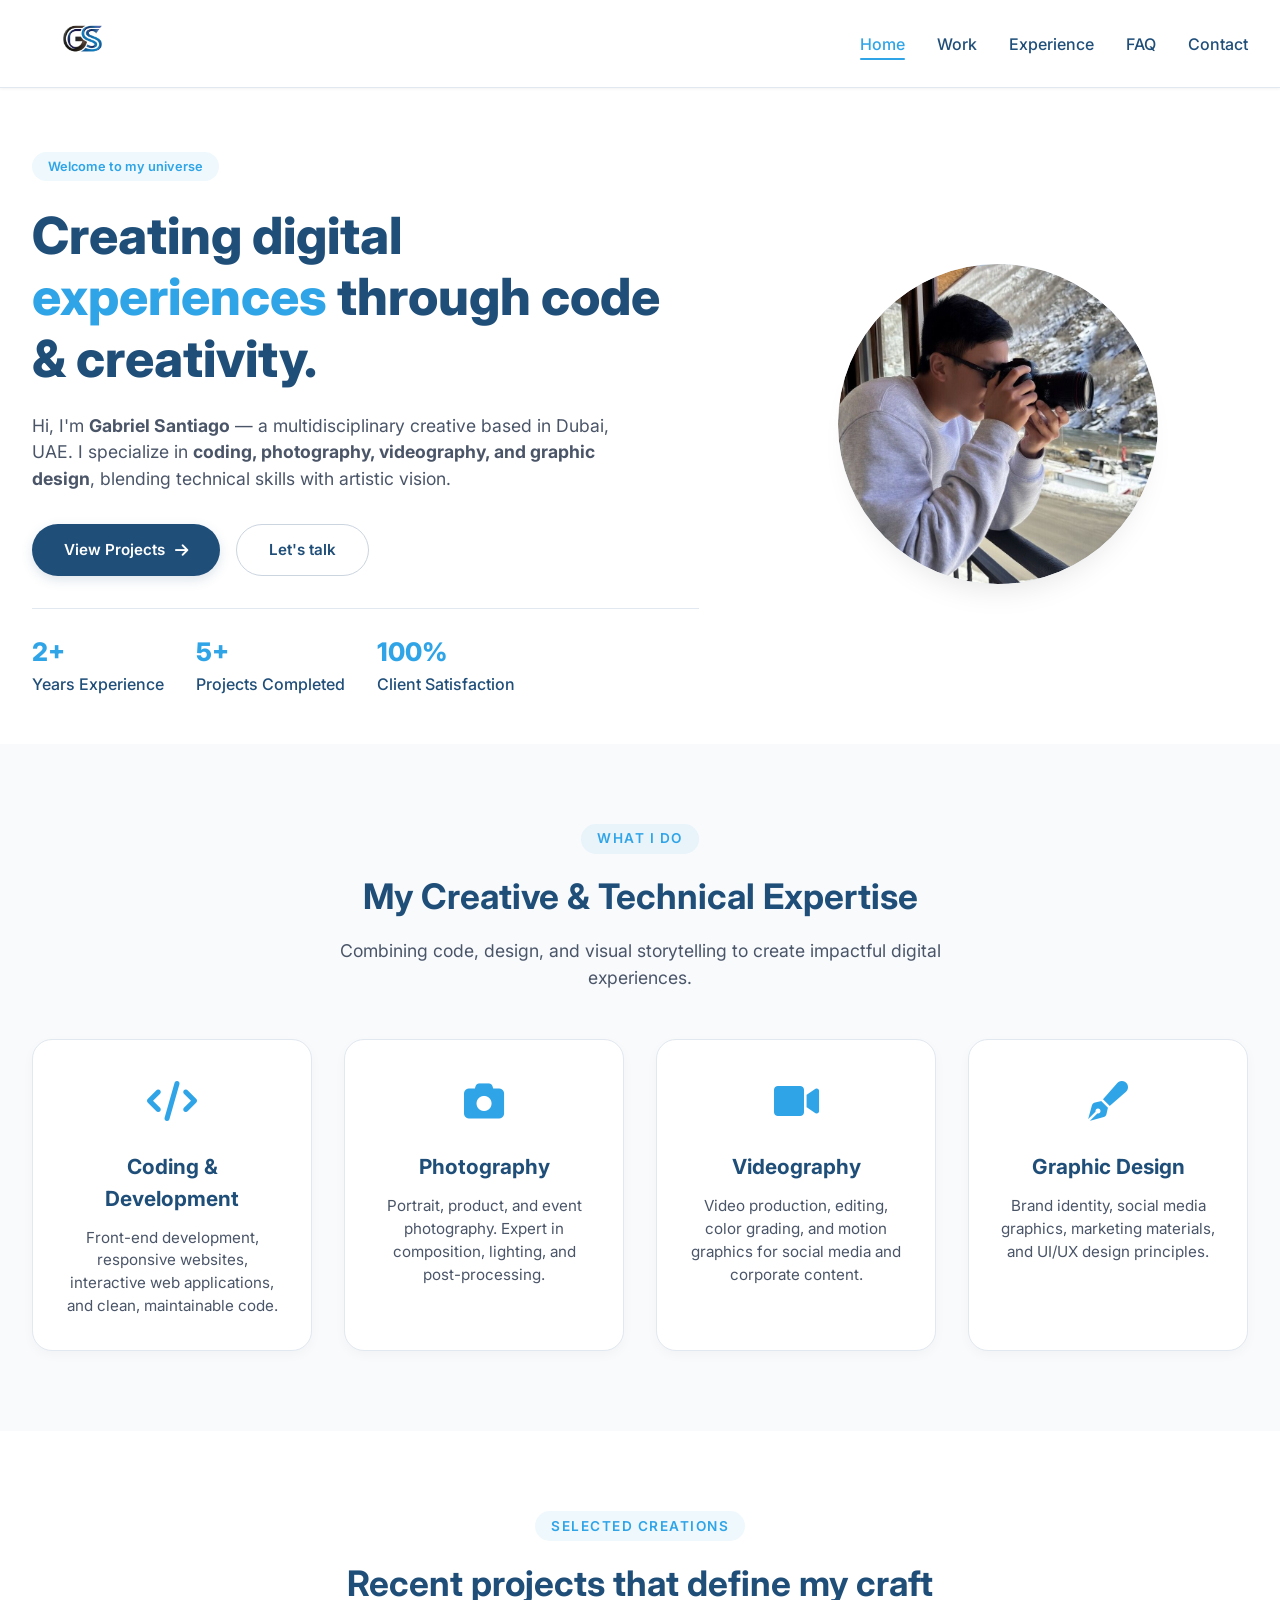
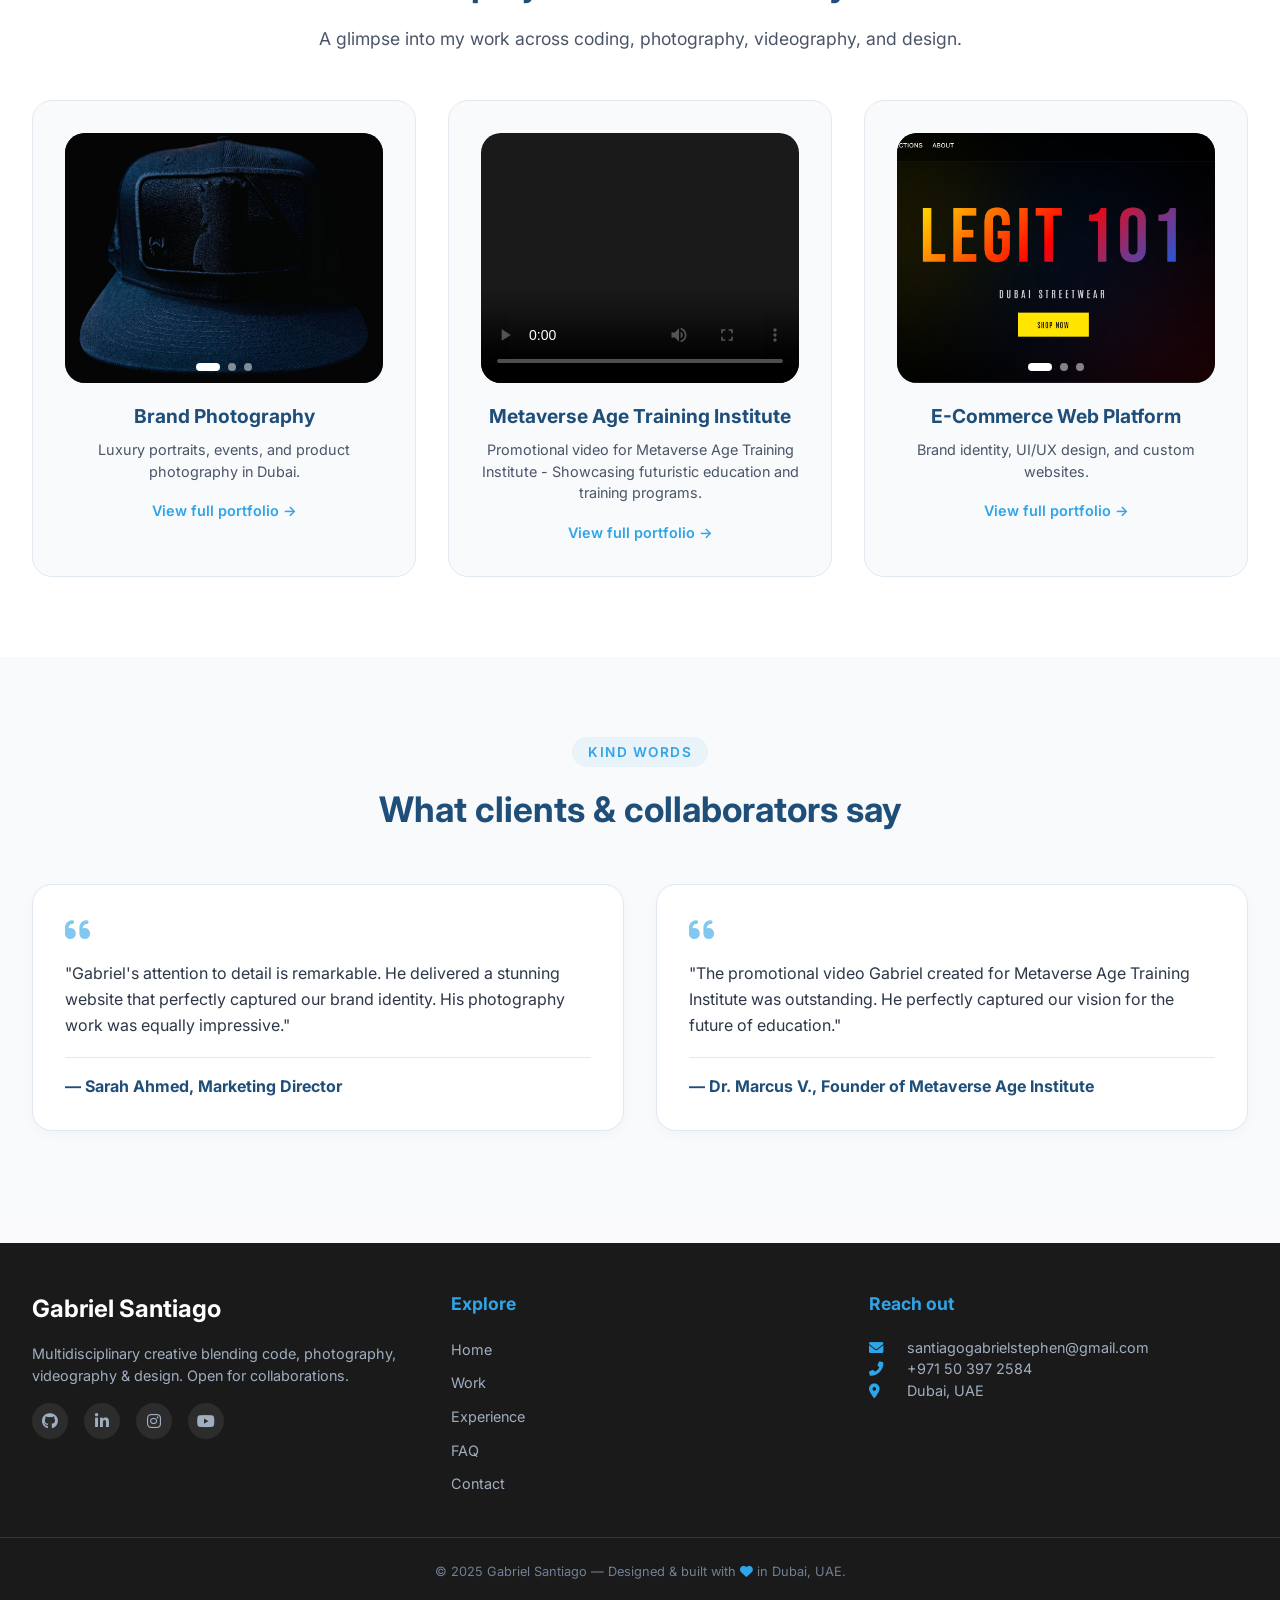
==== index.html @ 0e7e3d59 "Update index.html" ====
<!DOCTYPE html>
<html lang="en">
<head>
    <meta charset="UTF-8">
    <meta name="viewport" content="width=device-width, initial-scale=1.0, user-scalable=yes">
    <title>Gabriel Santiago | Creative Portfolio - Home</title>
    <link rel="stylesheet" href="style.css">
    <link href="https://fonts.googleapis.com/css2?family=Inter:opsz,wght@14..32,300;400;600;700;800&display=swap" rel="stylesheet">
    <link rel="stylesheet" href="https://cdnjs.cloudflare.com/ajax/libs/font-awesome/6.0.0-beta3/css/all.min.css">
</head>
<body>

    <header class="site-header">
        <div class="container nav-container">
            <div class="logo">
                <a href="index.html">
                    <img src="images/logo for portfolio.png" alt="Gabriel Santiago Logo" style="height: 55px; width: auto; display: block;">
                </a>
            </div>
            <nav class="main-nav">
                <ul class="nav-links">
                    <li><a href="index.html">Home</a></li>
                    <li><a href="work.html">Work</a></li>
                    <li><a href="experience.html">Experience</a></li>
                    <li><a href="faq.html">FAQ</a></li>
                    <li><a href="contact.html">Contact</a></li>
                </ul>
            </nav>
            <div class="menu-toggle" id="mobile-menu">
                <i class="fas fa-bars"></i>
            </div>
        </div>
    </header>

    <main>
        <section class="hero">
            <div class="container hero-grid">
                <div class="hero-content">
                    <span class="hero-badge">Welcome to my universe</span>
                    <h1>Creating digital <span class="accent">experiences</span> through code & creativity.</h1>
                    <p>Hi, I'm <strong>Gabriel Santiago</strong> — a multidisciplinary creative based in Dubai, UAE. I specialize in <strong>coding, photography, videography, and graphic design</strong>, blending technical skills with artistic vision.</p>
                    <div class="hero-buttons">
                        <a href="work.html" class="btn btn-primary">View Projects <i class="fas fa-arrow-right"></i></a>
                        <a href="contact.html" class="btn btn-outline">Let's talk</a>
                    </div>
                    <div class="hero-stats">
                        <div><span>2+</span> Years Experience</div>
                        <div><span>5+</span> Projects Completed</div>
                        <div><span>100%</span> Client Satisfaction</div>
                    </div>
                </div>
                <div class="hero-image">
                    <div class="image-wrapper">
                        <img src="images/myphoto.jpg" alt="Gabriel Santiago">
                    </div>
                </div>
            </div>
        </section>

        <section class="skills">
            <div class="container">
                <div class="section-header">
                    <span class="section-tag">What I Do</span>
                    <h2>My Creative & Technical Expertise</h2>
                    <p>Combining code, design, and visual storytelling to create impactful digital experiences.</p>
                </div>
                <div class="skills-grid">
                    <div class="skill-card">
                        <div class="skill-icon"><i class="fas fa-code"></i></div>
                        <h3>Coding & Development</h3>
                        <p>Front-end development, responsive websites, interactive web applications, and clean, maintainable code.</p>
                    </div>
                    <div class="skill-card">
                        <div class="skill-icon"><i class="fas fa-camera"></i></div>
                        <h3>Photography</h3>
                        <p>Portrait, product, and event photography. Expert in composition, lighting, and post-processing.</p>
                    </div>
                    <div class="skill-card">
                        <div class="skill-icon"><i class="fas fa-video"></i></div>
                        <h3>Videography</h3>
                        <p>Video production, editing, color grading, and motion graphics for social media and corporate content.</p>
                    </div>
                    <div class="skill-card">
                        <div class="skill-icon"><i class="fas fa-pen-fancy"></i></div>
                        <h3>Graphic Design</h3>
                        <p>Brand identity, social media graphics, marketing materials, and UI/UX design principles.</p>
                    </div>
                </div>
            </div>
        </section>

        <section class="featured-work">
            <div class="container">
                <div class="section-header">
                    <span class="section-tag">Selected Creations</span>
                    <h2>Recent projects that define my craft</h2>
                    <p>A glimpse into my work across coding, photography, videography, and design.</p>
                </div>
                <div class="work-preview-grid">
                    <div class="preview-item">
                        <div class="image-slider">
                            <div class="slider-container">
                                <div class="slider-track">
                                    <div class="slide">
                                        <img src="images/photo1.jpg" alt="Photography Project 1">
                                    </div>
                                    <div class="slide">
                                        <img src="images/photo2.jpg" alt="Photography Project 2">
                                    </div>
                                    <div class="slide">
                                        <img src="images/photo3.jpg" alt="Photography Project 3">
                                    </div>
                                </div>
                            </div>
                            <button class="slider-btn prev-btn">‹</button>
                            <button class="slider-btn next-btn">›</button>
                            <div class="slider-dots"></div>
                        </div>
                        <h3>Brand Photography</h3>
                        <p>Luxury portraits, events, and product photography in Dubai.</p>
                        <a href="work.html" class="preview-link">View full portfolio →</a>
                    </div>
                    
                    <div class="preview-item">
                        <div class="video-container">
                            <video class="preview-video" poster="images/video-thumbnail.jpg" controls preload="metadata" playsinline>
                                <source src="images/welcome to metaverse (1).mp4" type="video/mp4">
                                Your browser does not support the video tag.
                            </video>
                        </div>
                        <h3>Metaverse Age Training Institute</h3>
                        <p>Promotional video for Metaverse Age Training Institute - Showcasing futuristic education and training programs.</p>
                        <a href="work.html" class="preview-link">View full portfolio →</a>
                    </div>
                    
                    <div class="preview-item">
                        <div class="image-slider">
                            <div class="slider-container">
                                <div class="slider-track">
                                    <div class="slide">
                                        <img src="images/platform1.png" alt="Logo Design">
                                    </div>
                                    <div class="slide">
                                        <img src="images/platform2.png" alt="Brand Identity">
                                    </div>
                                    <div class="slide">
                                        <img src="images/platform3.png" alt="Website Mockup">
                                    </div>
                                </div>
                            </div>
                            <button class="slider-btn prev-btn">‹</button>
                            <button class="slider-btn next-btn">›</button>
                            <div class="slider-dots"></div>
                        </div>
                        <h3>E-Commerce Web Platform</h3>
                        <p>Brand identity, UI/UX design, and custom websites.</p>
                        <a href="work.html" class="preview-link">View full portfolio →</a>
                    </div>
                </div>
            </div>
        </section>

        <section class="testimonials">
            <div class="container">
                <div class="section-header">
                    <span class="section-tag">Kind Words</span>
                    <h2>What clients & collaborators say</h2>
                </div>
                <div class="testimonial-grid">
                    <div class="testimonial-card">
                        <i class="fas fa-quote-left quote-icon"></i>
                        <p>"Gabriel's attention to detail is remarkable. He delivered a stunning website that perfectly captured our brand identity. His photography work was equally impressive."</p>
                        <div class="testimonial-author">— Sarah Ahmed, Marketing Director</div>
                    </div>
                    <div class="testimonial-card">
                        <i class="fas fa-quote-left quote-icon"></i>
                        <p>"The promotional video Gabriel created for Metaverse Age Training Institute was outstanding. He perfectly captured our vision for the future of education."</p>
                        <div class="testimonial-author">— Dr. Marcus V., Founder of Metaverse Age Institute</div>
                    </div>
                </div>
            </div>
        </section>
    </main>

    <footer class="site-footer">
        <div class="container footer-container">
            <div class="footer-about">
                <h3>Gabriel Santiago</h3>
                <p>Multidisciplinary creative blending code, photography, videography & design. Open for collaborations.</p>
                <div class="social-links">
                    <a href="#" aria-label="GitHub"><i class="fab fa-github"></i></a>
                    <a href="#" aria-label="LinkedIn"><i class="fab fa-linkedin-in"></i></a>
                    <a href="#" aria-label="Instagram"><i class="fab fa-instagram"></i></a>
                    <a href="#" aria-label="YouTube"><i class="fab fa-youtube"></i></a>
                </div>
            </div>
            <div class="footer-links">
                <h4>Explore</h4>
                <ul>
                    <li><a href="index.html">Home</a></li>
                    <li><a href="work.html">Work</a></li>
                    <li><a href="experience.html">Experience</a></li>
                    <li><a href="faq.html">FAQ</a></li>
                    <li><a href="contact.html">Contact</a></li>
                </ul>
            </div>
            <div class="footer-contact">
                <h4>Reach out</h4>
                <p><i class="fas fa-envelope"></i> santiagogabrielstephen@gmail.com</p>
                <p><i class="fas fa-phone-alt"></i> +971 50 397 2584</p>
                <p><i class="fas fa-map-marker-alt"></i> Dubai, UAE</p>
            </div>
        </div>
        <div class="footer-bottom">
            <p>© 2025 Gabriel Santiago — Designed & built with <i class="fas fa-heart"></i> in Dubai, UAE.</p>
        </div>
    </footer>

    <script src="script.js"></script>
</body>
</html>
---- style.css ----
/* ===================================================================
   1. GLOBAL RESET & BASE STYLES
   =================================================================== */
* {
    margin: 0;
    padding: 0;
    box-sizing: border-box;
}

body {
    font-family: 'Inter', sans-serif;
    background-color: #fafafc;
    color: #1A1A1A;
    line-height: 1.5;
    overflow-x: hidden;
}

.container {
    max-width: 1280px;
    margin: 0 auto;
    padding: 0 2rem;
}

a {
    text-decoration: none;
    color: inherit;
    transition: all 0.2s ease;
}

ul {
    list-style: none;
}

img {
    max-width: 100%;
    height: auto;
    display: block;
}

/* ===================================================================
   2. TYPOGRAPHY & UTILITIES
   =================================================================== */
.accent {
    color: #2FA4E7;
    position: relative;
    display: inline-block;
}

.section-header {
    text-align: center;
    margin-bottom: 3rem;
}

.section-tag {
    display: inline-block;
    font-size: 0.85rem;
    font-weight: 600;
    text-transform: uppercase;
    letter-spacing: 1.5px;
    color: #2FA4E7;
    background: rgba(47, 164, 231, 0.08);
    padding: 0.3rem 1rem;
    border-radius: 30px;
    margin-bottom: 1rem;
}

.section-header h2 {
    font-size: 2.2rem;
    font-weight: 700;
    margin-bottom: 1rem;
    color: #1F4E79;
}

.section-header p {
    font-size: 1.1rem;
    color: #4a5568;
    max-width: 650px;
    margin: 0 auto;
}

/* ===================================================================
   3. BUTTONS & INTERACTIVE ELEMENTS
   =================================================================== */
.btn {
    display: inline-flex;
    align-items: center;
    gap: 0.6rem;
    padding: 0.85rem 2rem;
    border-radius: 40px;
    font-weight: 600;
    font-size: 0.95rem;
    cursor: pointer;
    transition: all 0.25s;
    border: none;
}

.btn-primary {
    background: #1F4E79;
    color: white;
    box-shadow: 0 4px 12px rgba(31, 78, 121, 0.15);
}

.btn-primary:hover {
    background: #2C6FA3;
    transform: translateY(-2px);
    box-shadow: 0 6px 16px rgba(31, 78, 121, 0.2);
}

.btn-outline {
    background: transparent;
    border: 1.5px solid #cbd5e0;
    color: #1F4E79;
}

.btn-outline:hover {
    border-color: #2FA4E7;
    background: rgba(47, 164, 231, 0.05);
    transform: translateY(-2px);
    color: #2FA4E7;
}

.btn-secondary {
    background: #2FA4E7;
    color: white;
}

.btn-secondary:hover {
    background: #2C6FA3;
    transform: translateY(-2px);
}

.center-btn {
    text-align: center;
    margin-top: 2rem;
}

/* ===================================================================
   4. HEADER & NAVIGATION
   =================================================================== */
.site-header {
    background: white;
    box-shadow: 0 1px 3px rgba(0, 0, 0, 0.05);
    position: sticky;
    top: 0;
    z-index: 100;
    border-bottom: 1px solid #e2e8f0;
}

.nav-container {
    display: flex;
    justify-content: space-between;
    align-items: center;
    padding: 1rem 2rem;
}

.logo a {
    display: flex;
    align-items: center;
}

.logo img {
    height: 55px;
    width: auto;
    object-fit: contain;
}

.nav-links {
    display: flex;
    gap: 2rem;
    align-items: center;
}

.nav-links a {
    font-weight: 500;
    color: #1F4E79;
    transition: 0.2s;
    position: relative;
}

.nav-links a:hover, 
.nav-links a.active-nav {
    color: #2FA4E7;
}

.nav-links a.active-nav::after {
    content: '';
    position: absolute;
    bottom: -6px;
    left: 0;
    width: 100%;
    height: 2px;
    background: #2FA4E7;
    border-radius: 2px;
}

.menu-toggle {
    display: none;
    font-size: 1.6rem;
    cursor: pointer;
    color: #1F4E79;
}

/* ===================================================================
   5. FOOTER
   =================================================================== */
.site-footer {
    background: #1A1A1A;
    color: #a0aec0;
    padding-top: 3rem;
    margin-top: 2rem;
}

.footer-container {
    display: grid;
    grid-template-columns: repeat(auto-fit, minmax(200px, 1fr));
    gap: 2.5rem;
    padding-bottom: 2rem;
}

.footer-about h3 {
    font-size: 1.5rem;
    color: white;
    margin-bottom: 1rem;
}

.footer-about p {
    margin-bottom: 1rem;
    font-size: 0.9rem;
    line-height: 1.5;
}

.social-links {
    display: flex;
    gap: 1rem;
    margin-top: 1rem;
}

.social-links a {
    background: rgba(255, 255, 255, 0.08);
    width: 36px;
    height: 36px;
    display: inline-flex;
    align-items: center;
    justify-content: center;
    border-radius: 50%;
    transition: 0.2s;
    color: #a0aec0;
}

.social-links a:hover {
    background: #2FA4E7;
    transform: translateY(-3px);
    color: white;
}

.footer-links h4, 
.footer-contact h4 {
    color: #2FA4E7;
    margin-bottom: 1.2rem;
    font-size: 1.1rem;
}

.footer-links ul li {
    margin-bottom: 0.6rem;
}

.footer-links a, 
.footer-contact p {
    font-size: 0.9rem;
    transition: 0.2s;
    color: #a0aec0;
}

.footer-links a:hover {
    color: #2FA4E7;
    padding-left: 4px;
}

.footer-contact p i {
    width: 28px;
    margin-right: 6px;
    color: #2FA4E7;
}

.footer-bottom {
    text-align: center;
    padding: 1.5rem;
    border-top: 1px solid #2d3748;
    font-size: 0.8rem;
    color: #718096;
}

.footer-bottom i {
    color: #2FA4E7;
}

/* ===================================================================
   6. HOMEPAGE - HERO SECTION
   =================================================================== */
.hero {
    padding: 4rem 0 3rem;
    background: #ffffff;
}

.hero-grid {
    display: flex;
    align-items: center;
    gap: 3rem;
    flex-wrap: wrap;
}

.hero-content {
    flex: 1.2;
}

.hero-badge {
    background: rgba(47, 164, 231, 0.08);
    padding: 0.3rem 1rem;
    border-radius: 30px;
    font-size: 0.8rem;
    font-weight: 600;
    color: #2FA4E7;
    display: inline-block;
    margin-bottom: 1.5rem;
}

.hero-content h1 {
    font-size: 3.2rem;
    font-weight: 800;
    line-height: 1.2;
    margin-bottom: 1.5rem;
    color: #1F4E79;
}

.hero-content p {
    font-size: 1.1rem;
    color: #4a5568;
    margin-bottom: 2rem;
    max-width: 90%;
}

.hero-buttons {
    display: flex;
    gap: 1rem;
    flex-wrap: wrap;
    margin-bottom: 2rem;
}

.hero-stats {
    display: flex;
    gap: 2rem;
    border-top: 1px solid #e2e8f0;
    padding-top: 1.5rem;
    margin-top: 0.5rem;
}

.hero-stats div {
    font-weight: 500;
    color: #1F4E79;
}

.hero-stats span {
    font-weight: 800;
    font-size: 1.6rem;
    display: block;
    color: #2FA4E7;
}

.hero-image {
    flex: 0.9;
    display: flex;
    justify-content: center;
}

.image-wrapper {
    width: 320px;
    height: 320px;
    background: #e2e8f0;
    border-radius: 50%;
    display: flex;
    align-items: center;
    justify-content: center;
    overflow: hidden;
    box-shadow: 0 20px 30px -15px rgba(0, 0, 0, 0.1);
}

.image-wrapper img {
    width: 100%;
    height: 100%;
    object-fit: cover;
    border-radius: 50%;
}

/* ===================================================================
   7. HOMEPAGE - SKILLS SECTION
   =================================================================== */
.skills {
    padding: 5rem 0;
    background: #f8fafc;
}

.skills-grid {
    display: grid;
    grid-template-columns: repeat(auto-fit, minmax(250px, 1fr));
    gap: 2rem;
    margin-top: 1rem;
}

.skill-card {
    background: #ffffff;
    padding: 2rem 1.8rem;
    border-radius: 20px;
    box-shadow: 0 4px 12px rgba(0, 0, 0, 0.03);
    transition: all 0.3s;
    border: 1px solid #e2e8f0;
    text-align: center;
}

.skill-card:hover {
    transform: translateY(-5px);
    border-color: #2FA4E7;
    box-shadow: 0 12px 24px rgba(0, 0, 0, 0.05);
}

.skill-icon {
    font-size: 2.5rem;
    color: #2FA4E7;
    margin-bottom: 1.2rem;
}

.skill-card h3 {
    font-size: 1.3rem;
    margin-bottom: 0.8rem;
    font-weight: 700;
    color: #1F4E79;
}

.skill-card p {
    color: #4a5568;
    font-size: 0.95rem;
    line-height: 1.5;
}

/* ===================================================================
   8. HOMEPAGE - FEATURED WORK PREVIEW
   =================================================================== */
.featured-work {
    padding: 5rem 0;
    background: #ffffff;
}

.work-preview-grid {
    display: grid;
    grid-template-columns: repeat(auto-fit, minmax(280px, 1fr));
    gap: 2rem;
}

.preview-item {
    background: #f8fafc;
    border-radius: 20px;
    padding: 2rem;
    text-align: center;
    transition: all 0.25s;
    border: 1px solid #e2e8f0;
}

.preview-item:hover {
    box-shadow: 0 12px 24px rgba(0, 0, 0, 0.05);
    transform: translateY(-5px);
    border-color: #2FA4E7;
}

.preview-item h3 {
    margin-bottom: 0.5rem;
    font-weight: 700;
    font-size: 1.2rem;
    color: #1F4E79;
}

.preview-item p {
    color: #4a5568;
    font-size: 0.9rem;
    margin-bottom: 1rem;
}

.preview-link {
    font-weight: 600;
    color: #2FA4E7;
    font-size: 0.9rem;
    display: inline-flex;
    align-items: center;
    gap: 0.3rem;
}

.preview-link:hover {
    gap: 0.6rem;
    color: #1F4E79;
}

/* ===================================================================
   9. IMAGE SLIDER FOR HOMEPAGE PROJECTS
   =================================================================== */
.image-slider {
    position: relative;
    width: 100%;
    height: 250px;
    border-radius: 20px;
    overflow: hidden;
    margin-bottom: 1.2rem;
    background: linear-gradient(135deg, #1F4E79 0%, #2C6FA3 100%);
}

.slider-container {
    width: 100%;
    height: 250px;
    overflow: hidden;
    position: relative;
}

.slider-track {
    display: flex;
    width: 100%;
    height: 250px;
    transition: transform 0.4s ease-in-out;
    will-change: transform;
}

.slide {
    min-width: 100%;
    width: 100%;
    height: 250px;
    flex-shrink: 0;
}

.slide img {
    width: 100%;
    height: 250px;
    object-fit: cover;
    object-position: center;
    display: block;
}

.slider-btn {
    position: absolute;
    top: 50%;
    transform: translateY(-50%);
    width: 36px;
    height: 36px;
    background: rgba(255, 255, 255, 0.9);
    border: none;
    border-radius: 50%;
    cursor: pointer;
    font-size: 1.5rem;
    font-weight: bold;
    color: #1F4E79;
    display: flex;
    align-items: center;
    justify-content: center;
    transition: all 0.2s ease;
    z-index: 10;
    opacity: 0;
}

.image-slider:hover .slider-btn {
    opacity: 1;
}

.slider-btn:hover {
    background: #2FA4E7;
    color: white;
    transform: translateY(-50%) scale(1.05);
}

.prev-btn {
    left: 10px;
}

.next-btn {
    right: 10px;
}

.slider-dots {
    position: absolute;
    bottom: 12px;
    left: 50%;
    transform: translateX(-50%);
    display: flex;
    gap: 8px;
    z-index: 10;
}

.dot {
    width: 8px;
    height: 8px;
    border-radius: 50%;
    background: rgba(255, 255, 255, 0.5);
    cursor: pointer;
    transition: all 0.2s ease;
}

.dot.active {
    width: 24px;
    border-radius: 4px;
    background: white;
}

.dot:hover {
    background: rgba(255, 255, 255, 0.9);
}

/* ===================================================================
   10. VIDEO CONTAINER
   =================================================================== */
.video-container {
    position: relative;
    width: 100%;
    height: 250px;
    border-radius: 20px;
    overflow: hidden;
    margin-bottom: 1.2rem;
    background: #1A1A1A;
}

.preview-video {
    width: 100%;
    height: 100%;
    object-fit: cover;
}

.play-overlay {
    position: absolute;
    top: 50%;
    left: 50%;
    transform: translate(-50%, -50%);
    opacity: 0;
    transition: opacity 0.3s ease;
    pointer-events: none;
}

.video-container:hover .play-overlay {
    opacity: 1;
}

.play-overlay i {
    font-size: 3rem;
    color: white;
    text-shadow: 0 2px 10px rgba(0, 0, 0, 0.3);
}

/* ===================================================================
   11. HOMEPAGE - TESTIMONIALS SECTION
   =================================================================== */
.testimonials {
    padding: 5rem 0;
    background: #f8fafc;
}

.testimonial-grid {
    display: grid;
    grid-template-columns: repeat(auto-fit, minmax(320px, 1fr));
    gap: 2rem;
}

.testimonial-card {
    background: #ffffff;
    border-radius: 20px;
    padding: 2rem;
    box-shadow: 0 4px 12px rgba(0, 0, 0, 0.03);
    border: 1px solid #e2e8f0;
    transition: 0.2s;
}

.testimonial-card:hover {
    border-color: #2FA4E7;
}

.quote-icon {
    font-size: 1.8rem;
    color: #2FA4E7;
    margin-bottom: 1rem;
    opacity: 0.6;
}

.testimonial-card p {
    font-size: 1rem;
    line-height: 1.6;
    margin-bottom: 1.2rem;
    color: #2d3748;
}

.testimonial-author {
    font-weight: 700;
    color: #1F4E79;
    border-top: 1px solid #e2e8f0;
    padding-top: 1rem;
    margin-top: 0.5rem;
}

/* ===================================================================
   12. PAGE HEADER (Internal Pages)
   =================================================================== */
.page-header {
    background: #f8fafc;
    padding: 3rem 0;
    text-align: center;
    border-bottom: 1px solid #e2e8f0;
}

.page-header h1 {
    font-size: 2.5rem;
    font-weight: 800;
    margin-bottom: 0.5rem;
    color: #1F4E79;
}

.page-header p {
    font-size: 1.1rem;
    color: #4a5568;
}

/* ===================================================================
   13. WORK PAGE - PROJECTS GRID
   =================================================================== */
.projects-section {
    padding: 3rem 0;
}

.filter-buttons {
    display: flex;
    justify-content: center;
    gap: 0.8rem;
    flex-wrap: wrap;
    margin-bottom: 3rem;
}

.filter-btn {
    padding: 0.5rem 1.3rem;
    border: 1.5px solid #e2e8f0;
    background: white;
    border-radius: 40px;
    font-weight: 500;
    cursor: pointer;
    transition: all 0.2s;
    font-family: inherit;
    color: #1F4E79;
}

.filter-btn:hover,
.filter-btn.active-filter {
    background: #1F4E79;
    border-color: #1F4E79;
    color: white;
}

.work-grid {
    display: grid;
    grid-template-columns: repeat(auto-fill, minmax(350px, 1fr));
    gap: 2rem;
}

.work-card {
    background: white;
    border-radius: 20px;
    overflow: hidden;
    box-shadow: 0 4px 12px rgba(0, 0, 0, 0.03);
    transition: all 0.3s;
    border: 1px solid #e2e8f0;
}

.work-card:hover {
    transform: translateY(-5px);
    box-shadow: 0 12px 24px rgba(0, 0, 0, 0.08);
    border-color: #2FA4E7;
}

.card-img {
    background: #1F4E79;
    height: 180px;
    display: flex;
    align-items: center;
    justify-content: center;
    font-size: 3.5rem;
    color: white;
}

.work-card h3 {
    font-size: 1.3rem;
    padding: 1rem 1.5rem 0.25rem;
    color: #1F4E79;
}

.work-card p {
    padding: 0 1.5rem 0.5rem;
    color: #4a5568;
    font-size: 0.9rem;
}

.tech-tags {
    padding: 0 1.5rem 0.5rem;
    display: flex;
    flex-wrap: wrap;
    gap: 0.5rem;
}

.tech-tag {
    font-size: 0.7rem;
    background: rgba(47, 164, 231, 0.08);
    padding: 0.25rem 0.7rem;
    border-radius: 20px;
    color: #2FA4E7;
    font-weight: 500;
}

.card-footer {
    padding: 0.5rem 1.5rem 1.5rem;
}

.project-link {
    color: #2FA4E7;
    font-weight: 600;
    font-size: 0.9rem;
    display: inline-flex;
    align-items: center;
    gap: 0.5rem;
}

.project-link:hover {
    gap: 0.8rem;
    color: #1F4E79;
}

/* ===================================================================
   14. WORK PAGE - IMAGE SLIDERS
   =================================================================== */
.work-image-slider {
    position: relative;
    width: 100%;
    height: 220px;
    overflow: hidden;
    background: linear-gradient(135deg, #1F4E79 0%, #2C6FA3 100%);
}

.work-slider-container {
    width: 100%;
    height: 100%;
    overflow: hidden;
    position: relative;
}

.work-slider-track {
    display: flex;
    width: 100%;
    height: 100%;
    transition: transform 0.4s ease-in-out;
}

.work-slide {
    min-width: 100%;
    width: 100%;
    height: 220px;
    flex-shrink: 0;
}

.work-slide img {
    width: 100%;
    height: 220px;
    object-fit: cover;
    object-position: center;
    display: block;
}

.work-slider-btn {
    position: absolute;
    top: 50%;
    transform: translateY(-50%);
    width: 32px;
    height: 32px;
    background: rgba(255, 255, 255, 0.9);
    border: none;
    border-radius: 50%;
    cursor: pointer;
    font-size: 1.2rem;
    font-weight: bold;
    color: #1F4E79;
    display: flex;
    align-items: center;
    justify-content: center;
    transition: all 0.2s ease;
    z-index: 10;
    opacity: 0;
}

.work-image-slider:hover .work-slider-btn {
    opacity: 1;
}

.work-slider-btn:hover {
    background: #2FA4E7;
    color: white;
}

.work-prev-btn {
    left: 8px;
}

.work-next-btn {
    right: 8px;
}

.work-slider-dots {
    position: absolute;
    bottom: 10px;
    left: 50%;
    transform: translateX(-50%);
    display: flex;
    gap: 6px;
    z-index: 10;
}

.work-dot {
    width: 6px;
    height: 6px;
    border-radius: 50%;
    background: rgba(255, 255, 255, 0.5);
    cursor: pointer;
    transition: all 0.2s ease;
}

.work-dot.active {
    width: 20px;
    border-radius: 3px;
    background: white;
}

.video-card-img {
    background: #1A1A1A;
    display: flex;
    align-items: center;
    justify-content: center;
}

.work-video {
    width: 100%;
    height: 100%;
    object-fit: cover;
}

/* ===================================================================
   15. EXPERIENCE PAGE - TIMELINE & SKILLS
   =================================================================== */
.experience-section {
    padding: 3rem 0;
}

.timeline {
    max-width: 800px;
    margin: 0 auto;
}

.timeline-item {
    display: flex;
    gap: 1.5rem;
    margin-bottom: 2rem;
    padding-bottom: 1.5rem;
    border-left: 2px solid #e2e8f0;
    position: relative;
    padding-left: 2rem;
}

.timeline-item:before {
    content: '';
    width: 10px;
    height: 10px;
    background: #2FA4E7;
    border-radius: 50%;
    position: absolute;
    left: -6px;
    top: 0.2rem;
}

.timeline-year {
    min-width: 100px;
    font-weight: 700;
    color: #2FA4E7;
}

.timeline-content h3 {
    font-size: 1.2rem;
    margin-bottom: 0.3rem;
    color: #1F4E79;
}

.timeline-content p {
    color: #4a5568;
    font-size: 0.9rem;
}

.skills-detailed {
    padding: 3rem 0;
    background: #f8fafc;
}

.skills-detailed-grid {
    display: grid;
    grid-template-columns: repeat(auto-fit, minmax(250px, 1fr));
    gap: 1.5rem;
}

.skill-detailed-card {
    background: white;
    padding: 1.5rem;
    border-radius: 20px;
    text-align: center;
    box-shadow: 0 2px 8px rgba(0, 0, 0, 0.03);
    border: 1px solid #e2e8f0;
}

.skill-detailed-card i {
    font-size: 2rem;
    color: #2FA4E7;
    margin-bottom: 1rem;
}

.skill-detailed-card h3 {
    margin-bottom: 0.5rem;
    color: #1F4E79;
    font-size: 1.1rem;
}

.skill-bar {
    width: 100%;
    height: 6px;
    background: #e2e8f0;
    border-radius: 10px;
    margin: 1rem 0;
    overflow: hidden;
}

.skill-progress {
    height: 100%;
    background: #2FA4E7;
    border-radius: 10px;
    transition: width 1s ease;
}

.skill-detailed-card p {
    color: #2FA4E7;
    font-size: 0.85rem;
    font-weight: 600;
}

/* ===================================================================
   16. FAQ PAGE
   =================================================================== */
.faq-section {
    padding: 3rem 0;
}

.faq-categories {
    display: flex;
    justify-content: center;
    gap: 0.6rem;
    flex-wrap: wrap;
    margin-bottom: 2.5rem;
}

.faq-cat-btn {
    padding: 0.55rem 1.3rem;
    border: 1.5px solid #e2e8f0;
    background: white;
    border-radius: 40px;
    font-weight: 500;
    font-size: 0.9rem;
    cursor: pointer;
    transition: all 0.2s ease;
    font-family: inherit;
    color: #1F4E79;
}

.faq-cat-btn:hover {
    border-color: #2FA4E7;
    color: #2FA4E7;
}

.faq-cat-btn.active-cat {
    background: #1F4E79;
    border-color: #1F4E79;
    color: white;
}

.faq-grid {
    max-width: 800px;
    margin: 0 auto;
    display: flex;
    flex-direction: column;
    gap: 1rem;
}

.faq-card {
    background: white;
    border-radius: 16px;
    border: 1px solid #e2e8f0;
    overflow: hidden;
    transition: all 0.25s ease;
    box-shadow: 0 2px 8px rgba(0, 0, 0, 0.02);
}

.faq-card:hover {
    border-color: #cbd5e0;
    box-shadow: 0 4px 12px rgba(0, 0, 0, 0.04);
}

.faq-card.open {
    border-color: #2FA4E7;
    box-shadow: 0 8px 24px rgba(47, 164, 231, 0.08);
}

.faq-question {
    width: 100%;
    display: flex;
    justify-content: space-between;
    align-items: center;
    padding: 1.2rem 1.5rem;
    background: none;
    border: none;
    cursor: pointer;
    font-family: inherit;
    font-size: 1.05rem;
    font-weight: 600;
    color: #1F4E79;
    text-align: left;
    gap: 1rem;
    transition: color 0.2s ease;
}

.faq-question:hover {
    color: #2FA4E7;
}

.faq-question i {
    font-size: 1rem;
    transition: transform 0.3s ease;
    flex-shrink: 0;
    color: #a0aec0;
}

.faq-card.open .faq-question i {
    transform: rotate(180deg);
    color: #2FA4E7;
}

.faq-card.open .faq-question {
    color: #2FA4E7;
}

.faq-answer {
    max-height: 0;
    overflow: hidden;
    transition: max-height 0.35s ease, padding 0.35s ease;
}

.faq-card.open .faq-answer {
    max-height: 600px;
}

.faq-answer p,
.faq-answer ul,
.faq-answer ol {
    padding: 0 1.5rem 1.2rem;
    color: #4a5568;
    font-size: 0.95rem;
    line-height: 1.7;
}

.faq-answer ul,
.faq-answer ol {
    padding-left: 3rem;
    padding-bottom: 1.2rem;
}

.faq-answer ul li,
.faq-answer ol li {
    margin-bottom: 0.4rem;
}

.faq-cta {
    margin-top: 3rem;
    text-align: center;
}

.faq-cta-content {
    background: linear-gradient(135deg, #1F4E79 0%, #2C6FA3 100%);
    padding: 2.5rem 2rem;
    border-radius: 20px;
    color: white;
    max-width: 600px;
    margin: 0 auto;
}

.faq-cta-content i {
    font-size: 2.5rem;
    margin-bottom: 1rem;
    opacity: 0.9;
}

.faq-cta-content h3 {
    font-size: 1.5rem;
    margin-bottom: 0.8rem;
}

.faq-cta-content p {
    margin-bottom: 1.5rem;
    opacity: 0.9;
}

.faq-cta-content .btn {
    background: white;
    color: #1F4E79;
}

.faq-cta-content .btn:hover {
    background: #f0f4f8;
    transform: translateY(-2px);
    box-shadow: 0 6px 20px rgba(0, 0, 0, 0.2);
}

/* ===================================================================
   17. CONTACT PAGE
   =================================================================== */
.contact-section {
    padding: 3rem 0;
}

.contact-grid {
    display: grid;
    grid-template-columns: 1fr 1fr;
    gap: 3rem;
}

.contact-info {
    background: #f8fafc;
    padding: 2rem;
    border-radius: 20px;
    border: 1px solid #e2e8f0;
}

.contact-info h3 {
    margin-bottom: 1rem;
    font-size: 1.4rem;
    color: #1F4E79;
}

.contact-info > p {
    margin-bottom: 2rem;
    color: #4a5568;
}

.contact-detail {
    display: flex;
    align-items: center;
    gap: 1rem;
    margin-bottom: 1.5rem;
}

.contact-detail i {
    font-size: 1.3rem;
    color: #2FA4E7;
    width: 35px;
}

.contact-detail strong {
    display: block;
    margin-bottom: 0.2rem;
    color: #1F4E79;
    font-size: 0.9rem;
}

.contact-detail p {
    color: #4a5568;
    font-size: 0.9rem;
}

.contact-form {
    background: white;
    padding: 2rem;
    border-radius: 20px;
    border: 1px solid #e2e8f0;
}

.contact-form h3 {
    margin-bottom: 1.5rem;
    font-size: 1.4rem;
    color: #1F4E79;
}

.form-group {
    margin-bottom: 1rem;
}

.form-group label {
    display: block;
    margin-bottom: 0.4rem;
    font-weight: 600;
    font-size: 0.9rem;
    color: #1F4E79;
}

.contact-form input,
.contact-form textarea {
    width: 100%;
    padding: 0.9rem;
    border: 1px solid #e2e8f0;
    border-radius: 12px;
    margin-bottom: 1rem;
    font-family: inherit;
    background: white;
    transition: all 0.2s;
}

.contact-form input:focus,
.contact-form textarea:focus {
    outline: none;
    border-color: #2FA4E7;
}

.contact-form button {
    width: 100%;
    justify-content: center;
}

#submitBtn {
    position: relative;
    min-width: 180px;
}

#submitBtn:disabled {
    opacity: 0.7;
    cursor: not-allowed;
}

.btn-loading {
    display: inline-flex;
    align-items: center;
    gap: 0.5rem;
}

/* Alert Messages */
.alert {
    padding: 1rem;
    border-radius: 12px;
    margin-bottom: 1.5rem;
    display: flex;
    gap: 0.75rem;
    align-items: flex-start;
    font-size: 0.9rem;
    animation: slideDown 0.3s ease;
}

@keyframes slideDown {
    from {
        opacity: 0;
        transform: translateY(-10px);
    }
    to {
        opacity: 1;
        transform: translateY(0);
    }
}

.alert i {
    font-size: 1.2rem;
    margin-top: 2px;
    flex-shrink: 0;
}

.alert-success {
    background: #e6fffa;
    border: 1px solid #38b2ac;
    color: #234e52;
}

.alert-success i {
    color: #38b2ac;
}

.alert-error {
    background: #fff5f5;
    border: 1px solid #fc8181;
    color: #742a2a;
}

.alert-error i {
    color: #fc8181;
}

.alert ul {
    margin: 0;
    padding-left: 1.2rem;
}

.alert p {
    margin: 0.25rem 0 0;
}

.alert strong {
    display: block;
    margin-bottom: 0.25rem;
}

/* Lightbox Modal */
.lightbox {
    position: fixed;
    top: 0;
    left: 0;
    width: 100%;
    height: 100%;
    background: rgba(0, 0, 0, 0.85);
    display: flex;
    align-items: center;
    justify-content: center;
    z-index: 1000;
    animation: fadeIn 0.2s ease;
}

@keyframes fadeIn {
    from { opacity: 0; }
    to { opacity: 1; }
}

.lightbox-content {
    background: white;
    padding: 2rem;
    border-radius: 20px;
    max-width: 450px;
    width: 90%;
    text-align: center;
    position: relative;
    animation: slideUp 0.2s ease;
}

@keyframes slideUp {
    from {
        transform: translateY(30px);
        opacity: 0;
    }
    to {
        transform: translateY(0);
        opacity: 1;
    }
}

.close-lightbox {
    position: absolute;
    top: 1rem;
    right: 1.2rem;
    font-size: 1.8rem;
    cursor: pointer;
    color: #a0aec0;
}

.close-lightbox:hover {
    color: #ef4444;
}

.lightbox-icon {
    font-size: 3rem;
    color: #2FA4E7;
    margin-bottom: 1rem;
}

.lightbox-content h3 {
    margin-bottom: 0.8rem;
    color: #1F4E79;
}

.lightbox-content p {
    margin-bottom: 1.2rem;
    color: #4a5568;
    font-size: 0.9rem;
}

/* ===================================================================
   18. SCROLL REVEAL ANIMATIONS
   =================================================================== */
.skill-card,
.work-card,
.testimonial-card,
.timeline-item,
.preview-item,
.faq-card {
    opacity: 0;
    transform: translateY(25px);
    transition: opacity 0.5s ease, transform 0.5s ease;
}

.skill-card.revealed,
.work-card.revealed,
.testimonial-card.revealed,
.timeline-item.revealed,
.preview-item.revealed,
.faq-card.revealed {
    opacity: 1;
    transform: translateY(0);
}

/* Back to Top Button */
.back-to-top {
    position: fixed;
    bottom: 25px;
    right: 25px;
    width: 44px;
    height: 44px;
    border-radius: 50%;
    background: #1F4E79;
    color: white;
    border: none;
    cursor: pointer;
    display: none;
    align-items: center;
    justify-content: center;
    font-size: 1.1rem;
    box-shadow: 0 4px 12px rgba(0, 0, 0, 0.15);
    transition: all 0.3s;
    z-index: 99;
}

.back-to-top:hover {
    background: #2FA4E7;
    transform: translateY(-3px);
}

/* ===================================================================
   19. RESPONSIVE DESIGN
   =================================================================== */
@media (max-width: 992px) {
    .hero-content h1 {
        font-size: 2.5rem;
    }
    .hero-grid {
        flex-direction: column-reverse;
        text-align: center;
    }
    .hero-content p {
        max-width: 100%;
    }
    .hero-buttons {
        justify-content: center;
    }
    .hero-stats {
        justify-content: center;
    }
    .contact-grid {
        grid-template-columns: 1fr;
    }
}

@media (max-width: 768px) {
    .nav-links {
        display: none;
        flex-direction: column;
        width: 100%;
        background: white;
        position: absolute;
        top: 70px;
        left: 0;
        padding: 1.2rem;
        box-shadow: 0 10px 20px rgba(0, 0, 0, 0.05);
        gap: 1rem;
        border-top: 1px solid #e2e8f0;
    }
    .nav-links.show {
        display: flex;
    }
    .menu-toggle {
        display: block;
    }
    .section-header h2 {
        font-size: 1.8rem;
    }
    .timeline-item {
        flex-direction: column;
        gap: 0.5rem;
    }
    .container {
        padding: 0 1.2rem;
    }
    .work-grid {
        grid-template-columns: 1fr;
    }
    .faq-grid {
        gap: 0.8rem;
    }
    .faq-question {
        font-size: 0.95rem;
        padding: 1rem 1.2rem;
    }
    .faq-answer p,
    .faq-answer ul,
    .faq-answer ol {
        padding: 0 1.2rem 1rem;
        font-size: 0.9rem;
    }
    .faq-answer ul,
    .faq-answer ol {
        padding-left: 2.5rem;
    }
    .faq-categories {
        gap: 0.4rem;
    }
    .faq-cat-btn {
        padding: 0.45rem 1rem;
        font-size: 0.8rem;
    }
    .image-slider,
    .slider-container,
    .slider-track,
    .slide,
    .slide img,
    .video-container,
    .work-image-slider,
    .work-slide,
    .work-slide img {
        height: 200px;
    }
    .slider-btn {
        width: 30px;
        height: 30px;
        font-size: 1.2rem;
        opacity: 0.7;
    }
    .work-slider-btn {
        width: 28px;
        height: 28px;
        font-size: 1rem;
        opacity: 0.7;
    }
    .play-overlay i {
        font-size: 2.5rem;
    }
}

@media (max-width: 480px) {
    .hero-stats {
        flex-wrap: wrap;
        gap: 1rem;
        justify-content: center;
    }
    .btn {
        padding: 0.7rem 1.3rem;
    }
    .page-header h1 {
        font-size: 1.8rem;
    }
    .hero-content h1 {
        font-size: 1.8rem;
    }
    .image-wrapper {
        width: 220px;
        height: 220px;
    }
    .filter-btn {
        padding: 0.4rem 1rem;
        font-size: 0.8rem;
    }
}
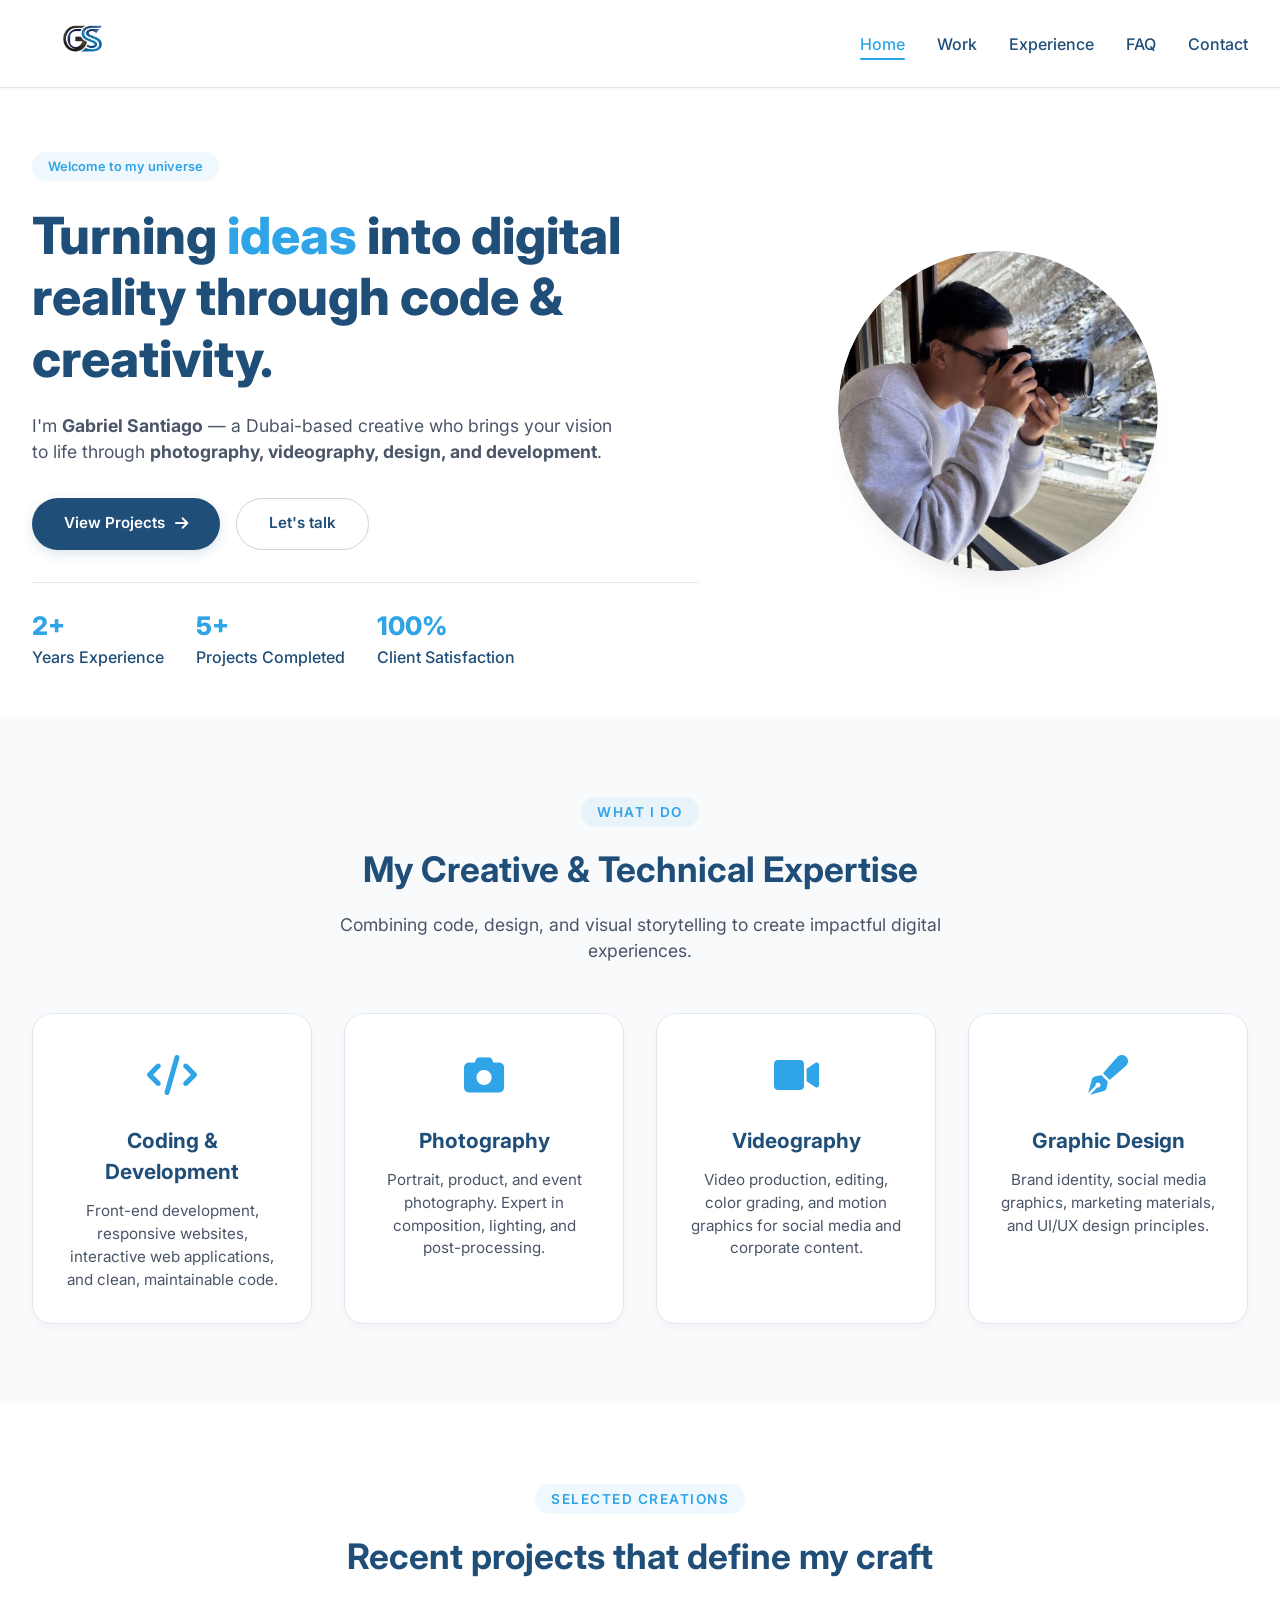
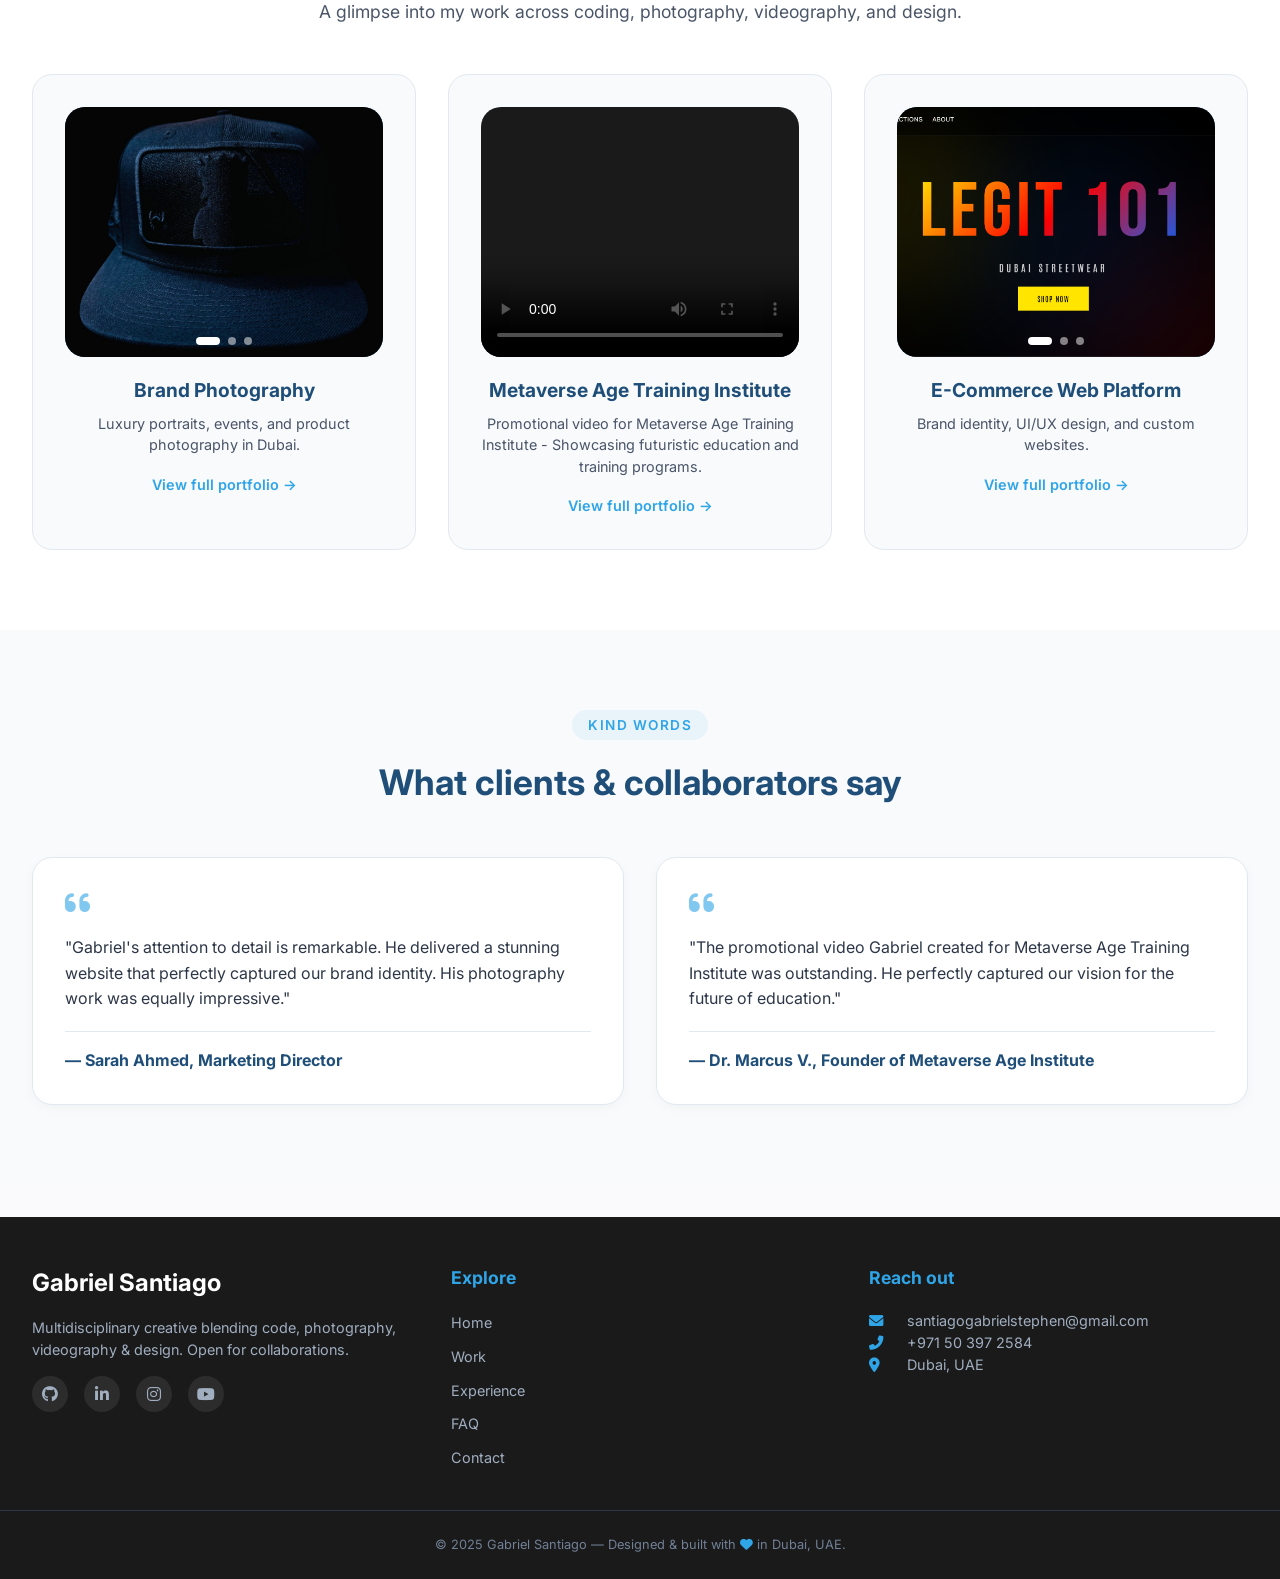
==== commit 1c005bc5: "Update index.html" ====
--- a/index.html
+++ b/index.html
@@ -37,8 +37,8 @@
             <div class="container hero-grid">
                 <div class="hero-content">
                     <span class="hero-badge">Welcome to my universe</span>
-                    <h1>Creating digital <span class="accent">experiences</span> through code & creativity.</h1>
-                    <p>Hi, I'm <strong>Gabriel Santiago</strong> — a multidisciplinary creative based in Dubai, UAE. I specialize in <strong>coding, photography, videography, and graphic design</strong>, blending technical skills with artistic vision.</p>
+                    <h1>Turning <span class="accent">ideas</span> into digital reality through code & creativity.</h1>
+                      <p>I'm <strong>Gabriel Santiago</strong> — a Dubai-based creative who brings your vision to life through <strong>photography, videography, design, and development</strong>.</p>
                     <div class="hero-buttons">
                         <a href="work.html" class="btn btn-primary">View Projects <i class="fas fa-arrow-right"></i></a>
                         <a href="contact.html" class="btn btn-outline">Let's talk</a>
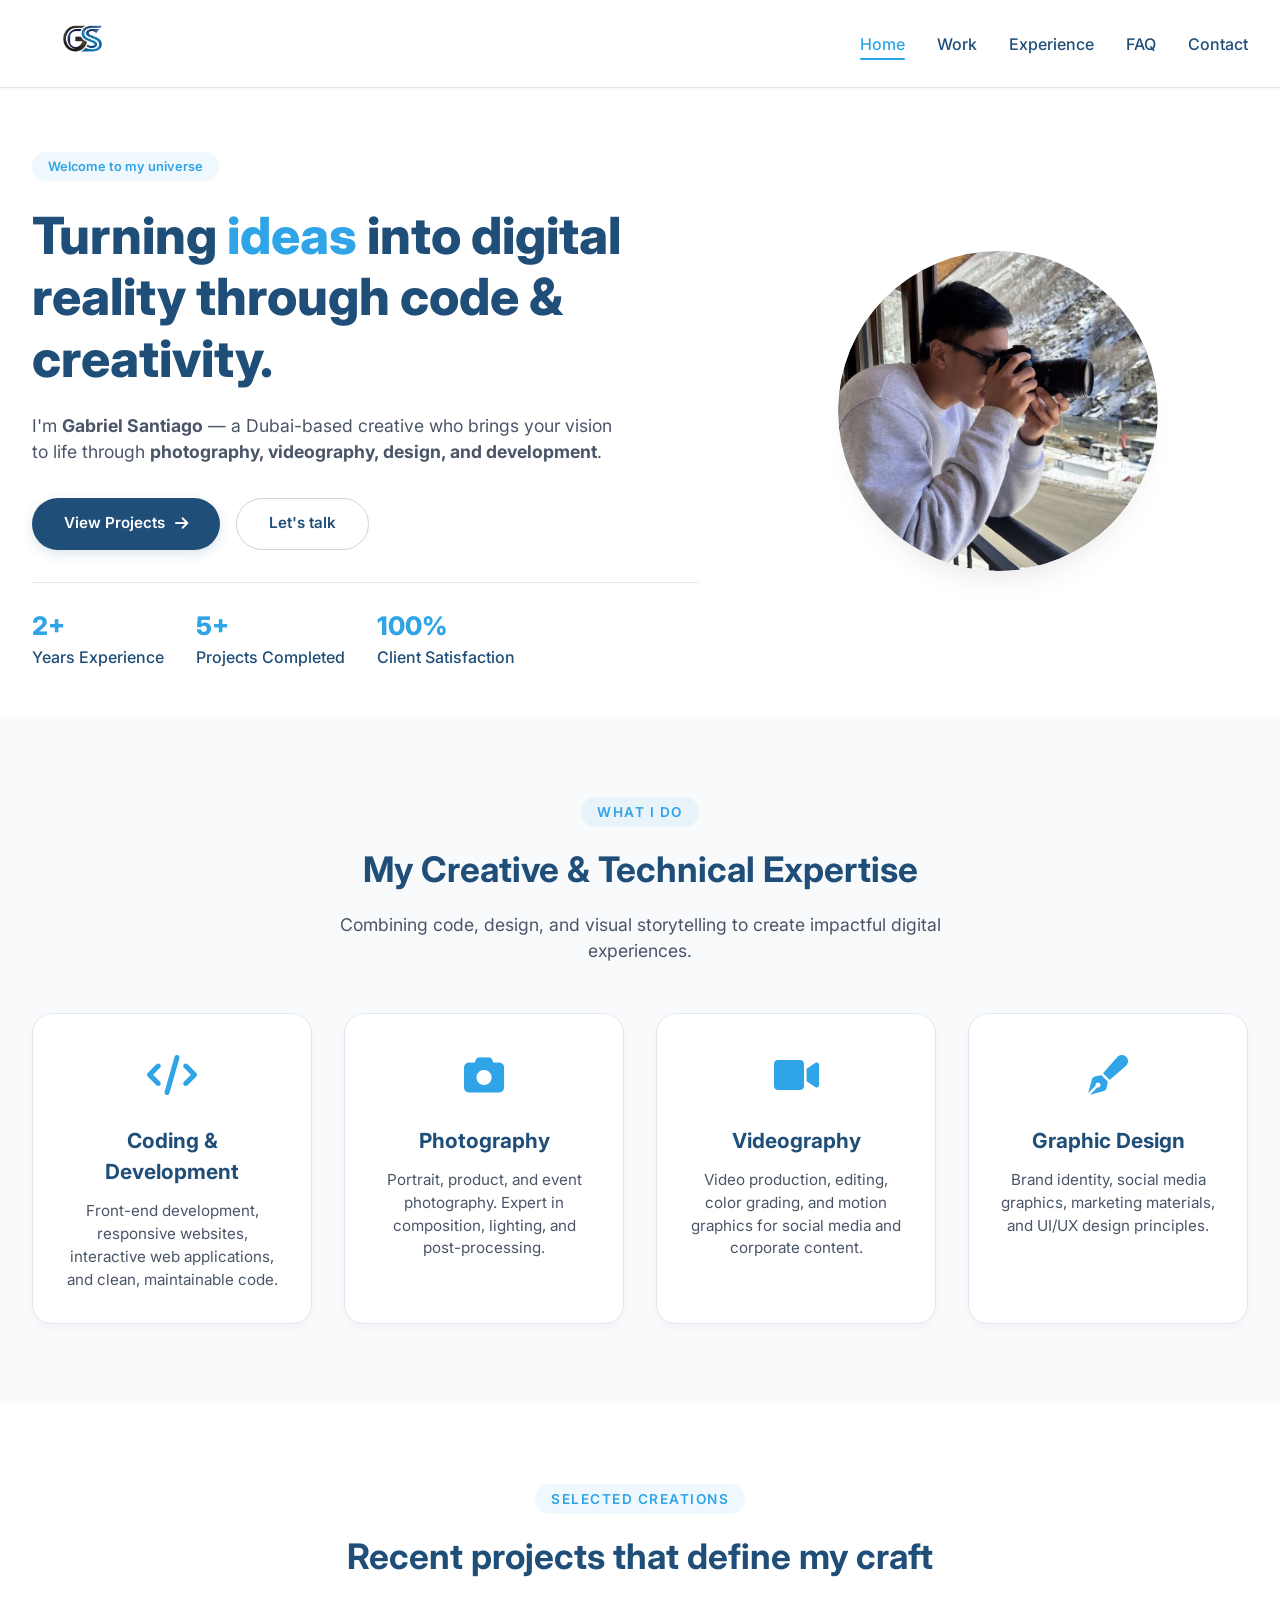
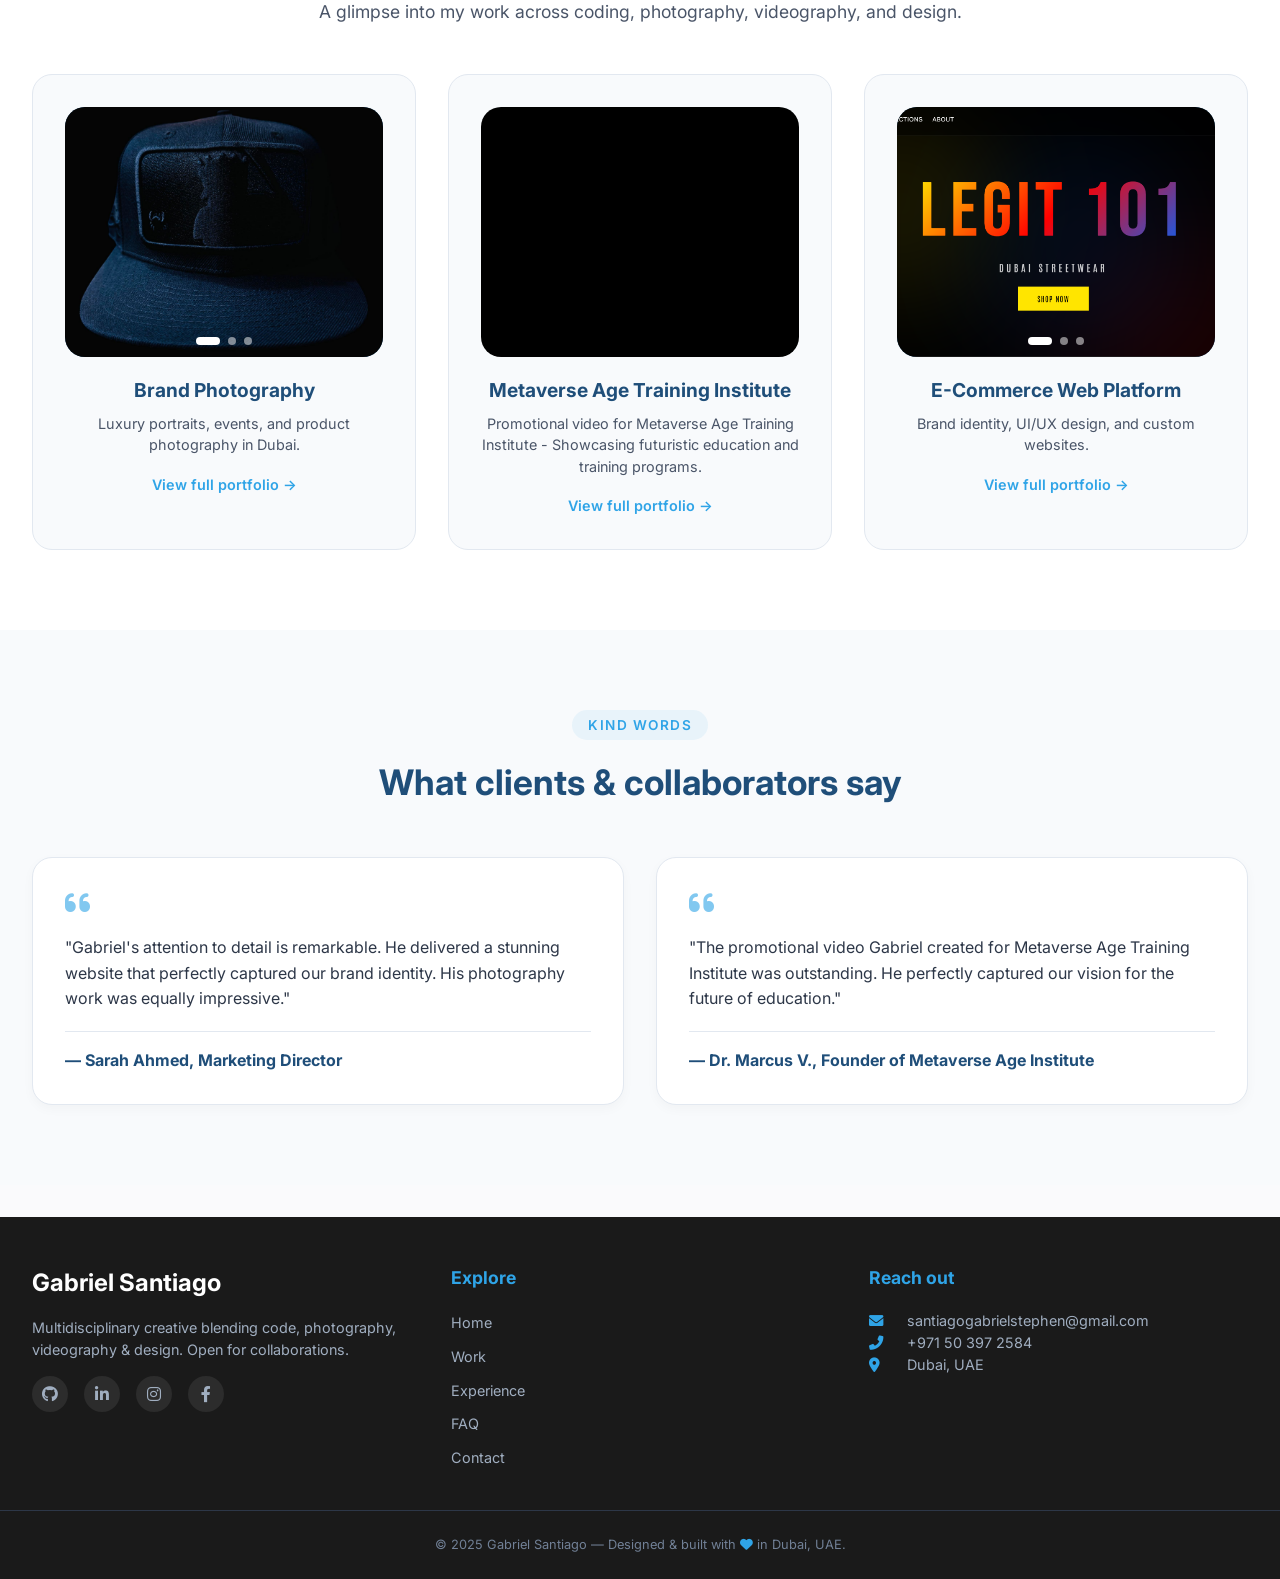
==== commit df8b5692: "Update index.html" ====
--- a/index.html
+++ b/index.html
@@ -9,213 +9,249 @@
     <link rel="stylesheet" href="https://cdnjs.cloudflare.com/ajax/libs/font-awesome/6.0.0-beta3/css/all.min.css">
 </head>
 <body>
-
-    <header class="site-header">
-        <div class="container nav-container">
-            <div class="logo">
-                <a href="index.html">
-                    <img src="images/logo for portfolio.png" alt="Gabriel Santiago Logo" style="height: 55px; width: auto; display: block;">
-                </a>
+<div class="page-transition-overlay" id="pageOverlay">
+    <img src="images/logo for portfolio.png" alt="Gabriel Santiago" class="transition-logo">
+    <div class="transition-loading-bar">
+        <div class="transition-loading-bar-fill"></div>
+    </div>
+    <span class="transition-text">Loading</span>
+</div>    <div class="content-wrapper" id="contentWrapper">
+
+        <header class="site-header">
+            <div class="container nav-container">
+                <div class="logo">
+                    <a href="index.html">
+                        <img src="images/logo for portfolio.png" alt="Gabriel Santiago Logo" style="height: 55px; width: auto; display: block;">
+                    </a>
+                </div>
+                <nav class="main-nav">
+                    <ul class="nav-links">
+                        <li><a href="index.html">Home</a></li>
+                        <li><a href="work.html">Work</a></li>
+                        <li><a href="experience.html">Experience</a></li>
+                        <li><a href="faq.html">FAQ</a></li>
+                        <li><a href="contact.html">Contact</a></li>
+                    </ul>
+                </nav>
+                <div class="menu-toggle" id="mobile-menu">
+                    <i class="fas fa-bars"></i>
+                </div>
             </div>
-            <nav class="main-nav">
-                <ul class="nav-links">
-                    <li><a href="index.html">Home</a></li>
-                    <li><a href="work.html">Work</a></li>
-                    <li><a href="experience.html">Experience</a></li>
-                    <li><a href="faq.html">FAQ</a></li>
-                    <li><a href="contact.html">Contact</a></li>
-                </ul>
-            </nav>
-            <div class="menu-toggle" id="mobile-menu">
-                <i class="fas fa-bars"></i>
+        </header>
+
+        <main>
+            <section class="hero">
+                <div class="container hero-grid">
+                    <div class="hero-content">
+                        <span class="hero-badge">Welcome to my universe</span>
+                        <h1>Turning <span class="accent">ideas</span> into digital reality through code & creativity.</h1>
+                        <p>I'm <strong>Gabriel Santiago</strong> — a Dubai-based creative who brings your vision to life through <strong>photography, videography, design, and development</strong>.</p>
+                        <div class="hero-buttons">
+                            <a href="work.html" class="btn btn-primary">View Projects <i class="fas fa-arrow-right"></i></a>
+                            <a href="contact.html" class="btn btn-outline">Let's talk</a>
+                        </div>
+                        <div class="hero-stats">
+                            <div><span>2+</span> Years Experience</div>
+                            <div><span>5+</span> Projects Completed</div>
+                            <div><span>100%</span> Client Satisfaction</div>
+                        </div>
+                    </div>
+                    <div class="hero-image">
+                        <div class="image-wrapper">
+                            <img src="images/myphoto.jpg" alt="Gabriel Santiago">
+                        </div>
+                    </div>
+                </div>
+            </section>
+
+            <section class="skills">
+                <div class="container">
+                    <div class="section-header">
+                        <span class="section-tag">What I Do</span>
+                        <h2>My Creative & Technical Expertise</h2>
+                        <p>Combining code, design, and visual storytelling to create impactful digital experiences.</p>
+                    </div>
+                    <div class="skills-grid">
+                        <div class="skill-card">
+                            <div class="skill-icon"><i class="fas fa-code"></i></div>
+                            <h3>Coding & Development</h3>
+                            <p>Front-end development, responsive websites, interactive web applications, and clean, maintainable code.</p>
+                        </div>
+                        <div class="skill-card">
+                            <div class="skill-icon"><i class="fas fa-camera"></i></div>
+                            <h3>Photography</h3>
+                            <p>Portrait, product, and event photography. Expert in composition, lighting, and post-processing.</p>
+                        </div>
+                        <div class="skill-card">
+                            <div class="skill-icon"><i class="fas fa-video"></i></div>
+                            <h3>Videography</h3>
+                            <p>Video production, editing, color grading, and motion graphics for social media and corporate content.</p>
+                        </div>
+                        <div class="skill-card">
+                            <div class="skill-icon"><i class="fas fa-pen-fancy"></i></div>
+                            <h3>Graphic Design</h3>
+                            <p>Brand identity, social media graphics, marketing materials, and UI/UX design principles.</p>
+                        </div>
+                    </div>
+                </div>
+            </section>
+
+            <section class="featured-work">
+                <div class="container">
+                    <div class="section-header">
+                        <span class="section-tag">Selected Creations</span>
+                        <h2>Recent projects that define my craft</h2>
+                        <p>A glimpse into my work across coding, photography, videography, and design.</p>
+                    </div>
+                    <div class="work-preview-grid">
+                        <div class="preview-item">
+                            <div class="image-slider">
+                                <div class="slider-container">
+                                    <div class="slider-track">
+                                        <div class="slide">
+                                            <img src="images/photo1.jpg" alt="Photography Project 1">
+                                        </div>
+                                        <div class="slide">
+                                            <img src="images/photo2.jpg" alt="Photography Project 2">
+                                        </div>
+                                        <div class="slide">
+                                            <img src="images/photo3.jpg" alt="Photography Project 3">
+                                        </div>
+                                    </div>
+                                </div>
+                                <button class="slider-btn prev-btn">‹</button>
+                                <button class="slider-btn next-btn">›</button>
+                                <div class="slider-dots"></div>
+                            </div>
+                            <h3>Brand Photography</h3>
+                            <p>Luxury portraits, events, and product photography in Dubai.</p>
+                            <a href="work.html" class="preview-link">View full portfolio →</a>
+                        </div>
+                        
+                        <div class="preview-item">
+                            <div class="custom-video-container">
+                                <div class="loading-indicator hidden">
+                                    <div class="spinner"></div>
+                                </div>
+                                <video id="homepage-video" class="preview-video" poster="images/video-thumbnail.jpg" preload="auto" playsinline muted loop>
+                                    <source src="images/welcome to metaverse (1).mp4" type="video/mp4">
+                                    Your browser does not support the video tag.
+                                </video>
+                                <div class="custom-controls">
+                                    <button id="home-play-pause" class="control-button play-pause-btn">
+                                        <svg class="play-icon" xmlns="http://www.w3.org/2000/svg" width="24" height="24" fill="currentColor" viewBox="0 0 24 24"><path d="M8 5v14l11-7z"/></svg>
+                                        <svg class="pause-icon" xmlns="http://www.w3.org/2000/svg" width="24" height="24" fill="currentColor" viewBox="0 0 24 24" style="display:none;"><path d="M6 19h4V5H6v14zm8-14v14h4V5h-4z"/></svg>
+                                    </button>
+                                    <button id="home-rewind" class="control-button">
+                                        <svg xmlns="http://www.w3.org/2000/svg" width="20" height="20" fill="currentColor" viewBox="0 0 24 24"><path d="M11.99 5V1l-5 5 5 5V7c3.31 0 6 2.69 6 6s-2.69 6-6 6-6-2.69-6-6h-2c0 4.42 3.58 8 8 8s8-3.58 8-8-3.58-8-8-8z"/></svg>
+                                    </button>
+                                    <button id="home-fast-forward" class="control-button">
+                                        <svg xmlns="http://www.w3.org/2000/svg" width="20" height="20" fill="currentColor" viewBox="0 0 24 24"><path d="M12.01 5V1l5 5-5 5V7c-3.31 0-6 2.69-6 6s2.69 6 6 6 6-2.69 6-6h2c0 4.42-3.58 8-8 8s-8-3.58-8-8 3.58-8 8-8z"/></svg>
+                                    </button>
+                                    <div class="progress-container">
+                                        <div class="progress-bar" id="home-progress-bar">
+                                            <div class="progress-filled" id="home-progress-filled"></div>
+                                        </div>
+                                        <div class="time-display">
+                                            <span id="home-current-time">0:00</span> / <span id="home-duration">0:00</span>
+                                        </div>
+                                    </div>
+                                    <button id="home-volume-btn" class="control-button">
+                                        <svg class="volume-high-icon" xmlns="http://www.w3.org/2000/svg" width="20" height="20" fill="currentColor" viewBox="0 0 24 24"><path d="M3 9v6h4l5 5V4L7 9H3zm13.5 3c0-1.77-1.02-3.29-2.5-4.03v8.05c1.48-.73 2.5-2.25 2.5-4.02zM14 3.23v2.06c2.89.86 5 3.54 5 6.71s-2.11 5.85-5 6.71v2.06c4.01-.91 7-4.49 7-8.77s-2.99-7.86-7-8.77z"/></svg>
+                                        <svg class="mute-icon" xmlns="http://www.w3.org/2000/svg" width="20" height="20" fill="currentColor" viewBox="0 0 24 24" style="display:none;"><path d="M16.5 12c0-1.77-1.02-3.29-2.5-4.03v2.21l2.45 2.45c.03-.2.05-.41.05-.63zm2.5 0c0 .94-.2 1.82-.54 2.64l1.51 1.51C20.63 14.91 21 13.5 21 12c0-4.28-2.99-7.86-7-8.77v2.06c2.89.86 5 3.54 5 6.71zM4.27 3L3 4.27 7.73 9H3v6h4l5 5v-6.73l4.25 4.25c-.67.52-1.42.93-2.25 1.18v2.06c1.38-.31 2.63-.95 3.69-1.81L19.73 21 21 19.73l-9-9L4.27 3zM12 4L9.91 6.09 12 8.18V4z"/></svg>
+                                    </button>
+                                    <input type="range" id="home-volume-slider" class="volume-slider" min="0" max="1" step="0.1" value="1">
+                                </div>
+                            </div>
+                            <h3>Metaverse Age Training Institute</h3>
+                            <p>Promotional video for Metaverse Age Training Institute - Showcasing futuristic education and training programs.</p>
+                            <a href="work.html" class="preview-link">View full portfolio →</a>
+                        </div>
+                        
+                        <div class="preview-item">
+                            <div class="image-slider">
+                                <div class="slider-container">
+                                    <div class="slider-track">
+                                        <div class="slide">
+                                            <img src="images/platform1.png" alt="Logo Design">
+                                        </div>
+                                        <div class="slide">
+                                            <img src="images/platform2.png" alt="Brand Identity">
+                                        </div>
+                                        <div class="slide">
+                                            <img src="images/platform3.png" alt="Website Mockup">
+                                        </div>
+                                    </div>
+                                </div>
+                                <button class="slider-btn prev-btn">‹</button>
+                                <button class="slider-btn next-btn">›</button>
+                                <div class="slider-dots"></div>
+                            </div>
+                            <h3>E-Commerce Web Platform</h3>
+                            <p>Brand identity, UI/UX design, and custom websites.</p>
+                            <a href="work.html" class="preview-link">View full portfolio →</a>
+                        </div>
+                    </div>
+                </div>
+            </section>
+
+            <section class="testimonials">
+                <div class="container">
+                    <div class="section-header">
+                        <span class="section-tag">Kind Words</span>
+                        <h2>What clients & collaborators say</h2>
+                    </div>
+                    <div class="testimonial-grid">
+                        <div class="testimonial-card">
+                            <i class="fas fa-quote-left quote-icon"></i>
+                            <p>"Gabriel's attention to detail is remarkable. He delivered a stunning website that perfectly captured our brand identity. His photography work was equally impressive."</p>
+                            <div class="testimonial-author">— Sarah Ahmed, Marketing Director</div>
+                        </div>
+                        <div class="testimonial-card">
+                            <i class="fas fa-quote-left quote-icon"></i>
+                            <p>"The promotional video Gabriel created for Metaverse Age Training Institute was outstanding. He perfectly captured our vision for the future of education."</p>
+                            <div class="testimonial-author">— Dr. Marcus V., Founder of Metaverse Age Institute</div>
+                        </div>
+                    </div>
+                </div>
+            </section>
+        </main>
+
+        <footer class="site-footer">
+            <div class="container footer-container">
+                <div class="footer-about">
+                    <h3>Gabriel Santiago</h3>
+                    <p>Multidisciplinary creative blending code, photography, videography & design. Open for collaborations.</p>
+                    <div class="social-links">
+                        <a href="https://github.com/stephengabrielsantiago35-stack" target="_blank" rel="noopener" aria-label="GitHub"><i class="fab fa-github"></i></a>
+                        <a href="https://www.linkedin.com/in/gabriel-stephen-santiago-94b96336a" target="_blank" rel="noopener" aria-label="LinkedIn"><i class="fab fa-linkedin-in"></i></a>
+                        <a href="https://instagram.com/Pareng_gab_to" target="_blank" rel="noopener" aria-label="Instagram"><i class="fab fa-instagram"></i></a>
+                        <a href="https://www.facebook.com/gabriel.santiago.973800" target="_blank" rel="noopener" aria-label="Facebook"><i class="fab fa-facebook-f"></i></a>
+                    </div>
+                </div>
+                <div class="footer-links">
+                    <h4>Explore</h4>
+                    <ul>
+                        <li><a href="index.html">Home</a></li>
+                        <li><a href="work.html">Work</a></li>
+                        <li><a href="experience.html">Experience</a></li>
+                        <li><a href="faq.html">FAQ</a></li>
+                        <li><a href="contact.html">Contact</a></li>
+                    </ul>
+                </div>
+                <div class="footer-contact">
+                    <h4>Reach out</h4>
+                    <p><i class="fas fa-envelope"></i> santiagogabrielstephen@gmail.com</p>
+                    <p><i class="fas fa-phone-alt"></i> +971 50 397 2584</p>
+                    <p><i class="fas fa-map-marker-alt"></i> Dubai, UAE</p>
+                </div>
             </div>
-        </div>
-    </header>
-
-    <main>
-        <section class="hero">
-            <div class="container hero-grid">
-                <div class="hero-content">
-                    <span class="hero-badge">Welcome to my universe</span>
-                    <h1>Turning <span class="accent">ideas</span> into digital reality through code & creativity.</h1>
-                      <p>I'm <strong>Gabriel Santiago</strong> — a Dubai-based creative who brings your vision to life through <strong>photography, videography, design, and development</strong>.</p>
-                    <div class="hero-buttons">
-                        <a href="work.html" class="btn btn-primary">View Projects <i class="fas fa-arrow-right"></i></a>
-                        <a href="contact.html" class="btn btn-outline">Let's talk</a>
-                    </div>
-                    <div class="hero-stats">
-                        <div><span>2+</span> Years Experience</div>
-                        <div><span>5+</span> Projects Completed</div>
-                        <div><span>100%</span> Client Satisfaction</div>
-                    </div>
-                </div>
-                <div class="hero-image">
-                    <div class="image-wrapper">
-                        <img src="images/myphoto.jpg" alt="Gabriel Santiago">
-                    </div>
-                </div>
+            <div class="footer-bottom">
+                <p>© 2025 Gabriel Santiago — Designed & built with <i class="fas fa-heart"></i> in Dubai, UAE.</p>
             </div>
-        </section>
-
-        <section class="skills">
-            <div class="container">
-                <div class="section-header">
-                    <span class="section-tag">What I Do</span>
-                    <h2>My Creative & Technical Expertise</h2>
-                    <p>Combining code, design, and visual storytelling to create impactful digital experiences.</p>
-                </div>
-                <div class="skills-grid">
-                    <div class="skill-card">
-                        <div class="skill-icon"><i class="fas fa-code"></i></div>
-                        <h3>Coding & Development</h3>
-                        <p>Front-end development, responsive websites, interactive web applications, and clean, maintainable code.</p>
-                    </div>
-                    <div class="skill-card">
-                        <div class="skill-icon"><i class="fas fa-camera"></i></div>
-                        <h3>Photography</h3>
-                        <p>Portrait, product, and event photography. Expert in composition, lighting, and post-processing.</p>
-                    </div>
-                    <div class="skill-card">
-                        <div class="skill-icon"><i class="fas fa-video"></i></div>
-                        <h3>Videography</h3>
-                        <p>Video production, editing, color grading, and motion graphics for social media and corporate content.</p>
-                    </div>
-                    <div class="skill-card">
-                        <div class="skill-icon"><i class="fas fa-pen-fancy"></i></div>
-                        <h3>Graphic Design</h3>
-                        <p>Brand identity, social media graphics, marketing materials, and UI/UX design principles.</p>
-                    </div>
-                </div>
-            </div>
-        </section>
-
-        <section class="featured-work">
-            <div class="container">
-                <div class="section-header">
-                    <span class="section-tag">Selected Creations</span>
-                    <h2>Recent projects that define my craft</h2>
-                    <p>A glimpse into my work across coding, photography, videography, and design.</p>
-                </div>
-                <div class="work-preview-grid">
-                    <div class="preview-item">
-                        <div class="image-slider">
-                            <div class="slider-container">
-                                <div class="slider-track">
-                                    <div class="slide">
-                                        <img src="images/photo1.jpg" alt="Photography Project 1">
-                                    </div>
-                                    <div class="slide">
-                                        <img src="images/photo2.jpg" alt="Photography Project 2">
-                                    </div>
-                                    <div class="slide">
-                                        <img src="images/photo3.jpg" alt="Photography Project 3">
-                                    </div>
-                                </div>
-                            </div>
-                            <button class="slider-btn prev-btn">‹</button>
-                            <button class="slider-btn next-btn">›</button>
-                            <div class="slider-dots"></div>
-                        </div>
-                        <h3>Brand Photography</h3>
-                        <p>Luxury portraits, events, and product photography in Dubai.</p>
-                        <a href="work.html" class="preview-link">View full portfolio →</a>
-                    </div>
-                    
-                    <div class="preview-item">
-                        <div class="video-container">
-                            <video class="preview-video" poster="images/video-thumbnail.jpg" controls preload="metadata" playsinline>
-                                <source src="images/welcome to metaverse (1).mp4" type="video/mp4">
-                                Your browser does not support the video tag.
-                            </video>
-                        </div>
-                        <h3>Metaverse Age Training Institute</h3>
-                        <p>Promotional video for Metaverse Age Training Institute - Showcasing futuristic education and training programs.</p>
-                        <a href="work.html" class="preview-link">View full portfolio →</a>
-                    </div>
-                    
-                    <div class="preview-item">
-                        <div class="image-slider">
-                            <div class="slider-container">
-                                <div class="slider-track">
-                                    <div class="slide">
-                                        <img src="images/platform1.png" alt="Logo Design">
-                                    </div>
-                                    <div class="slide">
-                                        <img src="images/platform2.png" alt="Brand Identity">
-                                    </div>
-                                    <div class="slide">
-                                        <img src="images/platform3.png" alt="Website Mockup">
-                                    </div>
-                                </div>
-                            </div>
-                            <button class="slider-btn prev-btn">‹</button>
-                            <button class="slider-btn next-btn">›</button>
-                            <div class="slider-dots"></div>
-                        </div>
-                        <h3>E-Commerce Web Platform</h3>
-                        <p>Brand identity, UI/UX design, and custom websites.</p>
-                        <a href="work.html" class="preview-link">View full portfolio →</a>
-                    </div>
-                </div>
-            </div>
-        </section>
-
-        <section class="testimonials">
-            <div class="container">
-                <div class="section-header">
-                    <span class="section-tag">Kind Words</span>
-                    <h2>What clients & collaborators say</h2>
-                </div>
-                <div class="testimonial-grid">
-                    <div class="testimonial-card">
-                        <i class="fas fa-quote-left quote-icon"></i>
-                        <p>"Gabriel's attention to detail is remarkable. He delivered a stunning website that perfectly captured our brand identity. His photography work was equally impressive."</p>
-                        <div class="testimonial-author">— Sarah Ahmed, Marketing Director</div>
-                    </div>
-                    <div class="testimonial-card">
-                        <i class="fas fa-quote-left quote-icon"></i>
-                        <p>"The promotional video Gabriel created for Metaverse Age Training Institute was outstanding. He perfectly captured our vision for the future of education."</p>
-                        <div class="testimonial-author">— Dr. Marcus V., Founder of Metaverse Age Institute</div>
-                    </div>
-                </div>
-            </div>
-        </section>
-    </main>
-
-    <footer class="site-footer">
-        <div class="container footer-container">
-            <div class="footer-about">
-                <h3>Gabriel Santiago</h3>
-                <p>Multidisciplinary creative blending code, photography, videography & design. Open for collaborations.</p>
-                <div class="social-links">
-                    <a href="#" aria-label="GitHub"><i class="fab fa-github"></i></a>
-                    <a href="#" aria-label="LinkedIn"><i class="fab fa-linkedin-in"></i></a>
-                    <a href="#" aria-label="Instagram"><i class="fab fa-instagram"></i></a>
-                    <a href="#" aria-label="YouTube"><i class="fab fa-youtube"></i></a>
-                </div>
-            </div>
-            <div class="footer-links">
-                <h4>Explore</h4>
-                <ul>
-                    <li><a href="index.html">Home</a></li>
-                    <li><a href="work.html">Work</a></li>
-                    <li><a href="experience.html">Experience</a></li>
-                    <li><a href="faq.html">FAQ</a></li>
-                    <li><a href="contact.html">Contact</a></li>
-                </ul>
-            </div>
-            <div class="footer-contact">
-                <h4>Reach out</h4>
-                <p><i class="fas fa-envelope"></i> santiagogabrielstephen@gmail.com</p>
-                <p><i class="fas fa-phone-alt"></i> +971 50 397 2584</p>
-                <p><i class="fas fa-map-marker-alt"></i> Dubai, UAE</p>
-            </div>
-        </div>
-        <div class="footer-bottom">
-            <p>© 2025 Gabriel Santiago — Designed & built with <i class="fas fa-heart"></i> in Dubai, UAE.</p>
-        </div>
-    </footer>
-
+        </footer>
+
+    </div>
     <script src="script.js"></script>
 </body>
 </html>
--- a/style.css
+++ b/style.css
@@ -609,43 +609,200 @@
 }
 
 /* ===================================================================
-   10. VIDEO CONTAINER
+   10. CUSTOM VIDEO PLAYER
    =================================================================== */
-.video-container {
+.custom-video-container {
     position: relative;
     width: 100%;
     height: 250px;
     border-radius: 20px;
     overflow: hidden;
     margin-bottom: 1.2rem;
-    background: #1A1A1A;
-}
-
-.preview-video {
+    background: #000;
+    cursor: pointer;
+}
+
+.custom-video-container video {
     width: 100%;
     height: 100%;
-    object-fit: cover;
-}
-
-.play-overlay {
+    object-fit: contain;
+    display: block;
+    background: #000;
+}
+
+/* Loading Spinner */
+.loading-indicator {
     position: absolute;
     top: 50%;
     left: 50%;
     transform: translate(-50%, -50%);
+    z-index: 10;
+    pointer-events: none;
+}
+
+.loading-indicator.hidden {
+    display: none;
+}
+
+.spinner {
+    width: 40px;
+    height: 40px;
+    border: 4px solid rgba(255, 255, 255, 0.3);
+    border-top: 4px solid #2FA4E7;
+    border-radius: 50%;
+    animation: spin 1s linear infinite;
+}
+
+@keyframes spin {
+    to { transform: rotate(360deg); }
+}
+
+/* Custom Controls */
+.custom-controls {
+    position: absolute;
+    bottom: 0;
+    left: 0;
+    right: 0;
+    padding: 6px 8px;
+    background: linear-gradient(transparent, rgba(0, 0, 0, 0.85));
+    display: flex;
+    align-items: center;
+    gap: 4px;
     opacity: 0;
     transition: opacity 0.3s ease;
-    pointer-events: none;
-}
-
-.video-container:hover .play-overlay {
+    z-index: 5;
+}
+
+.custom-video-container:hover .custom-controls,
+.custom-video-container:focus-within .custom-controls {
     opacity: 1;
 }
 
-.play-overlay i {
-    font-size: 3rem;
+.control-button {
+    background: transparent;
+    border: none;
+    cursor: pointer;
     color: white;
-    text-shadow: 0 2px 10px rgba(0, 0, 0, 0.3);
-}
+    padding: 4px;
+    border-radius: 50%;
+    display: flex;
+    align-items: center;
+    justify-content: center;
+    transition: background-color 0.2s;
+    flex-shrink: 0;
+    width: 28px;
+    height: 28px;
+}
+
+.control-button:hover {
+    background: rgba(255, 255, 255, 0.2);
+}
+
+.control-button svg {
+    width: 16px;
+    height: 16px;
+}
+
+.play-pause-btn {
+    width: 30px;
+    height: 30px;
+}
+
+.play-pause-btn svg {
+    width: 18px;
+    height: 18px;
+}
+
+/* Progress Bar */
+.custom-controls .progress-container {
+    flex: 1;
+    display: flex;
+    align-items: center;
+    gap: 6px;
+    margin: 0 6px;
+    min-width: 0;
+}
+
+.custom-controls .progress-bar {
+    flex: 1;
+    height: 3px;
+    background: rgba(255, 255, 255, 0.3);
+    border-radius: 2px;
+    cursor: pointer;
+    position: relative;
+    min-width: 15px;
+}
+
+.custom-controls .progress-filled {
+    height: 100%;
+    background: #2FA4E7;
+    border-radius: 2px;
+    width: 0%;
+    transition: width 0.1s linear;
+    position: absolute;
+    top: 0;
+    left: 0;
+}
+
+.custom-controls .progress-bar:hover .progress-filled {
+    background: #4FC4F7;
+}
+
+/* Time Display */
+.custom-controls .time-display {
+    color: #fff;
+    font-size: 0.65rem;
+    white-space: nowrap;
+    min-width: 65px;
+    text-align: center;
+    flex-shrink: 0;
+}
+
+/* Volume Slider */
+.volume-slider {
+    width: 50px;
+    height: 3px;
+    -webkit-appearance: none;
+    appearance: none;
+    background: rgba(255, 255, 255, 0.3);
+    border-radius: 2px;
+    outline: none;
+    cursor: pointer;
+    flex-shrink: 0;
+}
+
+.volume-slider::-webkit-slider-thumb {
+    -webkit-appearance: none;
+    width: 10px;
+    height: 10px;
+    background: white;
+    border-radius: 50%;
+    cursor: pointer;
+}
+
+.volume-slider::-moz-range-thumb {
+    width: 10px;
+    height: 10px;
+    background: white;
+    border-radius: 50%;
+    cursor: pointer;
+    border: none;
+}
+
+/* Hide old play overlay */
+.play-overlay {
+    display: none;
+}
+
+/* Hide default video controls */
+video::-webkit-media-controls {
+    display: none !important;
+}
+
+video::-webkit-media-controls-enclosure {
+    display: none !important;
+}
+
 
 /* ===================================================================
    11. HOMEPAGE - TESTIMONIALS SECTION
@@ -756,6 +913,7 @@
     display: grid;
     grid-template-columns: repeat(auto-fill, minmax(350px, 1fr));
     gap: 2rem;
+    align-items: start;
 }
 
 .work-card {
@@ -765,6 +923,8 @@
     box-shadow: 0 4px 12px rgba(0, 0, 0, 0.03);
     transition: all 0.3s;
     border: 1px solid #e2e8f0;
+    display: flex;
+    flex-direction: column;
 }
 
 .work-card:hover {
@@ -773,14 +933,45 @@
     border-color: #2FA4E7;
 }
 
-.card-img {
+/* Card media container - same height for both images and videos */
+.work-card .card-img {
+    height: 250px;
+    padding: 0;
+    display: flex;
+    align-items: center;
+    justify-content: center;
+    overflow: hidden;
+    flex-shrink: 0;
+}
+
+/* Image card background */
+.card-img:not(.video-card-img) {
     background: #1F4E79;
-    height: 180px;
-    display: flex;
-    align-items: center;
-    justify-content: center;
-    font-size: 3.5rem;
     color: white;
+}
+
+/* Video card background */
+.card-img.video-card-img {
+    background: #000;
+}
+
+/* Video inside work card */
+.card-img.video-card-img .custom-video-container {
+    height: 100%;
+    width: 100%;
+    margin-bottom: 0;
+    border-radius: 0;
+}
+
+.card-img.video-card-img video {
+    width: 100% !important;
+    height: 100% !important;
+    object-fit: contain !important;
+    background: #000;
+}
+
+.card-img.video-card-img .custom-controls {
+    border-radius: 0;
 }
 
 .work-card h3 {
@@ -835,7 +1026,7 @@
 .work-image-slider {
     position: relative;
     width: 100%;
-    height: 220px;
+    height: 250px;
     overflow: hidden;
     background: linear-gradient(135deg, #1F4E79 0%, #2C6FA3 100%);
 }
@@ -857,13 +1048,13 @@
 .work-slide {
     min-width: 100%;
     width: 100%;
-    height: 220px;
+    height: 250px;
     flex-shrink: 0;
 }
 
 .work-slide img {
     width: 100%;
-    height: 220px;
+    height: 250px;
     object-fit: cover;
     object-position: center;
     display: block;
@@ -931,20 +1122,6 @@
     border-radius: 3px;
     background: white;
 }
-
-.video-card-img {
-    background: #1A1A1A;
-    display: flex;
-    align-items: center;
-    justify-content: center;
-}
-
-.work-video {
-    width: 100%;
-    height: 100%;
-    object-fit: cover;
-}
-
 /* ===================================================================
    15. EXPERIENCE PAGE - TIMELINE & SKILLS
    =================================================================== */
@@ -1521,12 +1698,122 @@
     font-size: 1.1rem;
     box-shadow: 0 4px 12px rgba(0, 0, 0, 0.15);
     transition: all 0.3s;
-    z-index: 99;
+    z-index: 10000 !important;
 }
 
 .back-to-top:hover {
     background: #2FA4E7;
     transform: translateY(-3px);
+}
+
+/* ===================================================================
+   18.5. PAGE TRANSITIONS
+   =================================================================== */
+
+/* Page Transition Overlay */
+.page-transition-overlay {
+    position: fixed;
+    top: 0;
+    left: 0;
+    width: 100%;
+    height: 100%;
+    background: #ffffff;
+    z-index: 9999;
+    pointer-events: none;
+    opacity: 0;
+    display: flex;
+    align-items: center;
+    justify-content: center;
+    flex-direction: column;
+    gap: 20px;
+    transition: opacity 0.4s ease;
+}
+
+.page-transition-overlay.active {
+    opacity: 1;
+    pointer-events: all;
+}
+
+/* Logo in transition */
+.transition-logo {
+    width: 120px;
+    height: auto;
+    max-height: 80px;
+    object-fit: contain;
+    animation: logoPulse 0.8s ease-in-out infinite;
+    opacity: 0;
+    transform: scale(0.8);
+    transition: all 0.4s ease;
+}
+
+.page-transition-overlay.active .transition-logo {
+    opacity: 1;
+    transform: scale(1);
+}
+
+@keyframes logoPulse {
+    0%, 100% { transform: scale(1); }
+    50% { transform: scale(1.1); }
+}
+
+/* Loading bar */
+.transition-loading-bar {
+    width: 200px;
+    height: 3px;
+    background: #e2e8f0;
+    border-radius: 10px;
+    overflow: hidden;
+    opacity: 0;
+    transition: opacity 0.3s ease 0.2s;
+}
+
+.page-transition-overlay.active .transition-loading-bar {
+    opacity: 1;
+}
+
+.transition-loading-bar-fill {
+    height: 100%;
+    width: 0%;
+    background: linear-gradient(90deg, #1F4E79, #2FA4E7);
+    border-radius: 10px;
+    animation: loadingBar 0.8s ease-in-out forwards;
+}
+
+@keyframes loadingBar {
+    0% { width: 0%; }
+    50% { width: 60%; }
+    100% { width: 100%; }
+}
+
+/* Loading text */
+.transition-text {
+    font-family: 'Inter', sans-serif;
+    font-size: 0.8rem;
+    font-weight: 500;
+    color: #1F4E79;
+    letter-spacing: 2px;
+    text-transform: uppercase;
+    opacity: 0;
+    transition: opacity 0.3s ease 0.3s;
+}
+
+.page-transition-overlay.active .transition-text {
+    opacity: 1;
+}
+
+/* Content wrapper */
+.content-wrapper {
+    opacity: 1;
+    transition: opacity 0.3s ease;
+}
+
+.content-wrapper.fade-out {
+    opacity: 0;
+}
+
+/* Back to top button must stay above overlay */
+.back-to-top {
+    z-index: 10000 !important;
 }
 
 /* ===================================================================
@@ -1616,10 +1903,15 @@
     .slider-track,
     .slide,
     .slide img,
-    .video-container,
     .work-image-slider,
     .work-slide,
     .work-slide img {
+        height: 200px;
+    }
+    .custom-video-container {
+        height: 200px;
+    }
+    .card-img.video-card-img {
         height: 200px;
     }
     .slider-btn {
@@ -1634,9 +1926,6 @@
         font-size: 1rem;
         opacity: 0.7;
     }
-    .play-overlay i {
-        font-size: 2.5rem;
-    }
 }
 
 @media (max-width: 480px) {
@@ -1662,4 +1951,17 @@
         padding: 0.4rem 1rem;
         font-size: 0.8rem;
     }
-}
+    .custom-video-container {
+        height: 180px;
+    }
+    .card-img.video-card-img {
+        height: 180px;
+    }
+    .image-slider,
+    .slider-container,
+    .slider-track,
+    .slide,
+    .slide img {
+        height: 180px;
+    }
+}
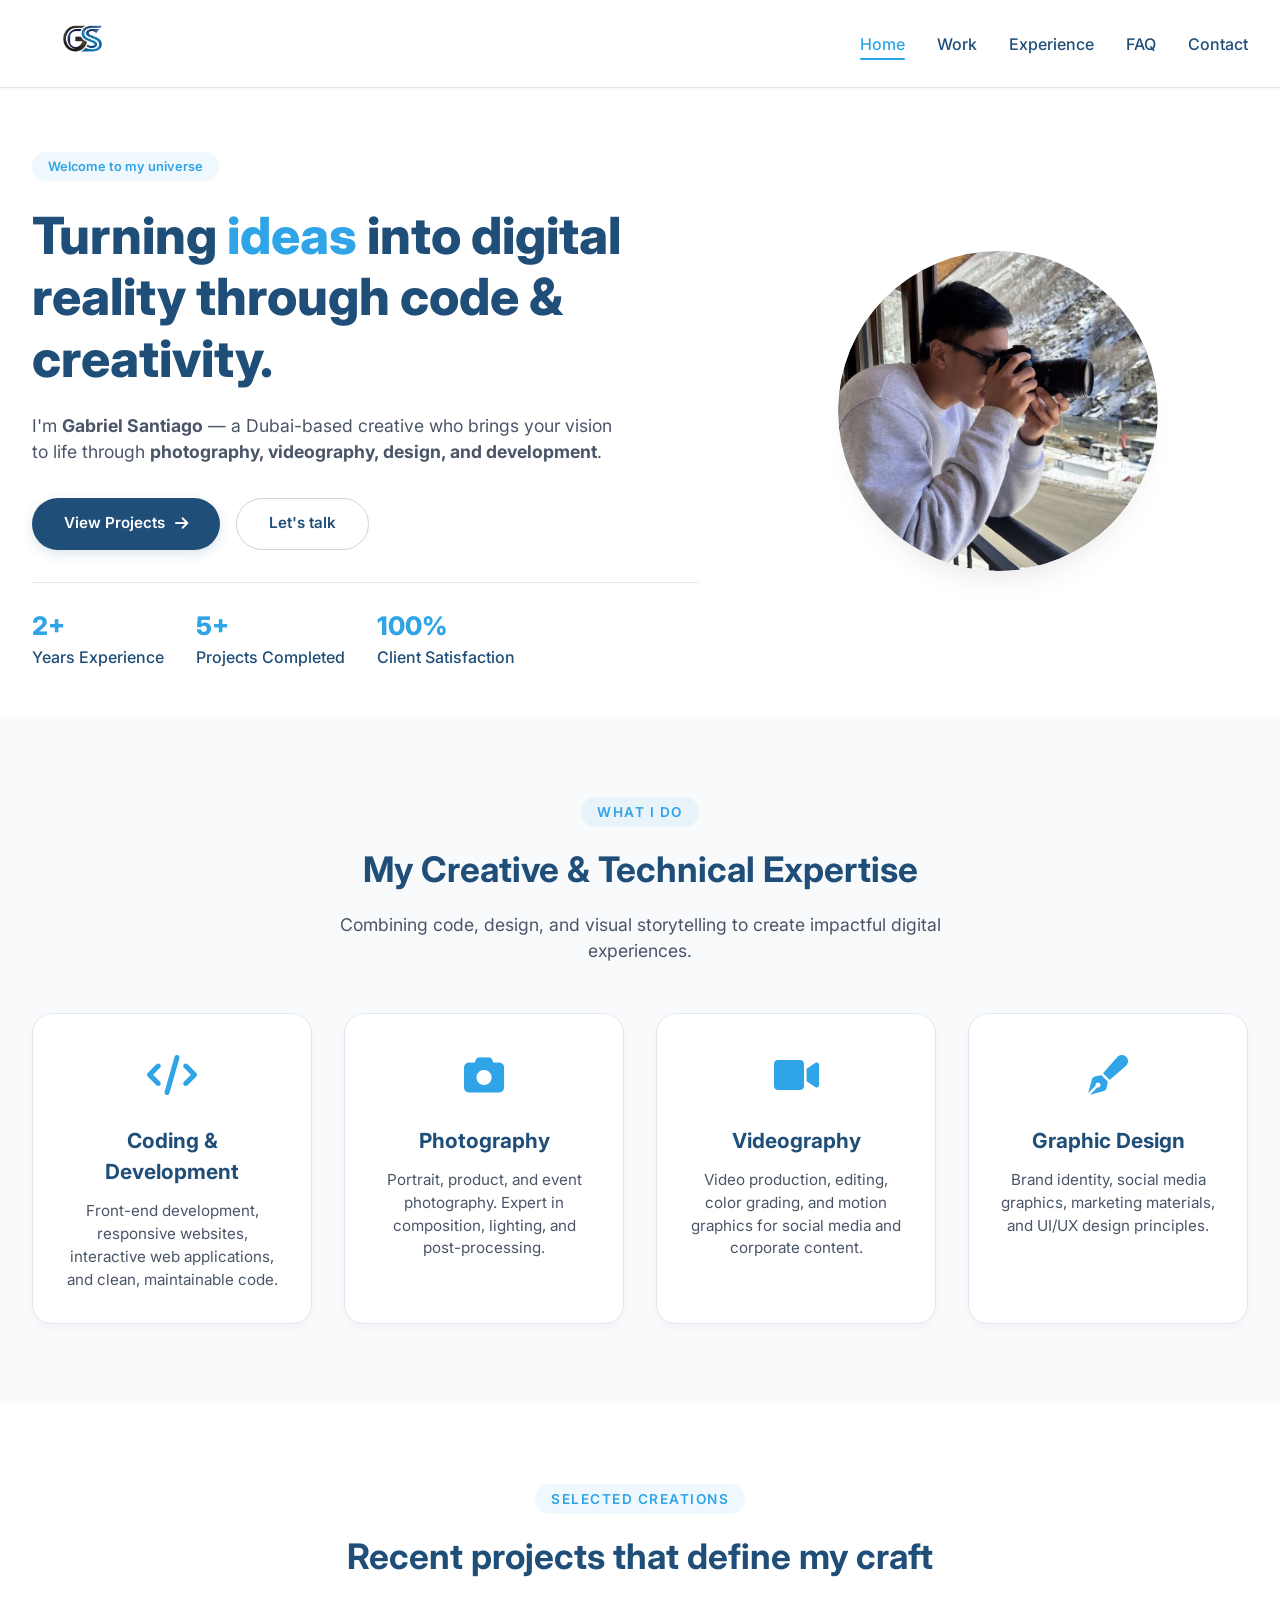
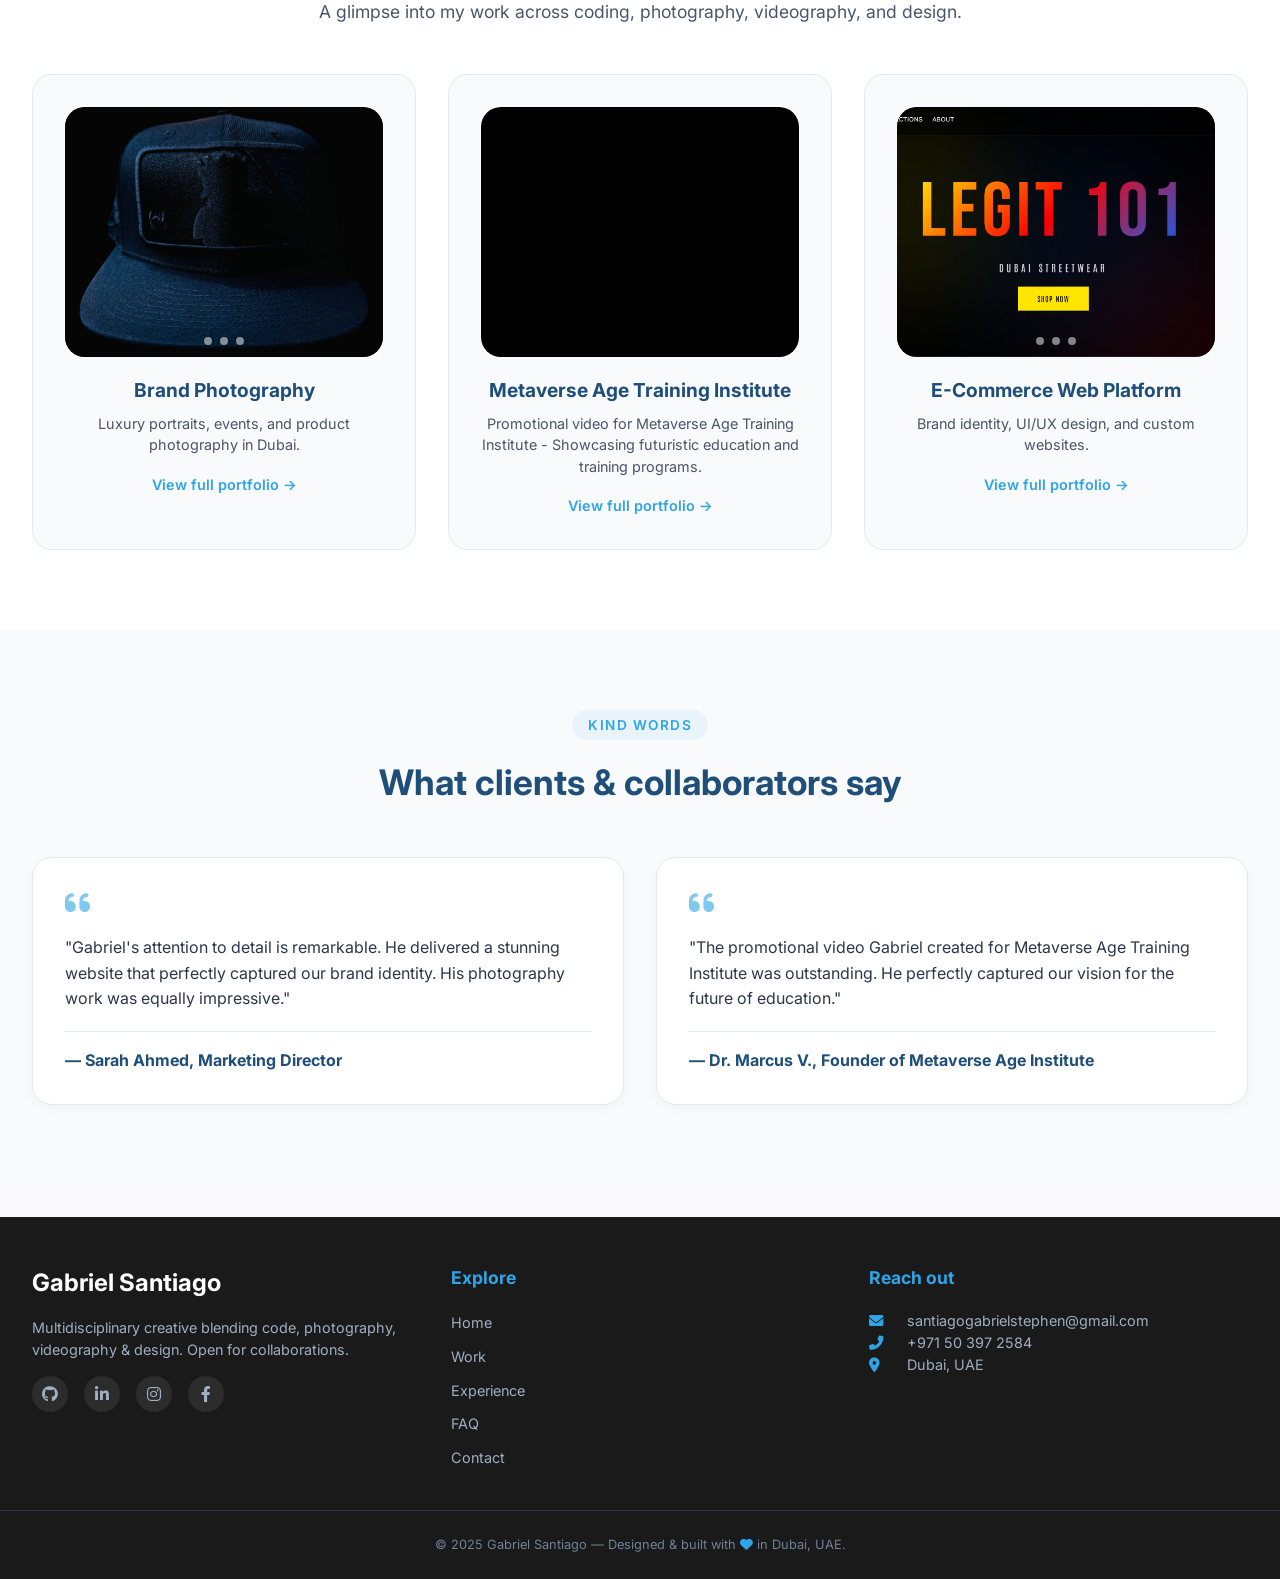
==== commit 52801b16: "Update index.html" ====
--- a/index.html
+++ b/index.html
@@ -4,6 +4,7 @@
     <meta charset="UTF-8">
     <meta name="viewport" content="width=device-width, initial-scale=1.0, user-scalable=yes">
     <title>Gabriel Santiago | Creative Portfolio - Home</title>
+    <link rel="icon" type="image/x-icon" href="favicon.ico">
     <link rel="stylesheet" href="style.css">
     <link href="https://fonts.googleapis.com/css2?family=Inter:opsz,wght@14..32,300;400;600;700;800&display=swap" rel="stylesheet">
     <link rel="stylesheet" href="https://cdnjs.cloudflare.com/ajax/libs/font-awesome/6.0.0-beta3/css/all.min.css">
--- a/style.css
+++ b/style.css
@@ -1964,4 +1964,4 @@
     .slide img {
         height: 180px;
     }
-}
+}
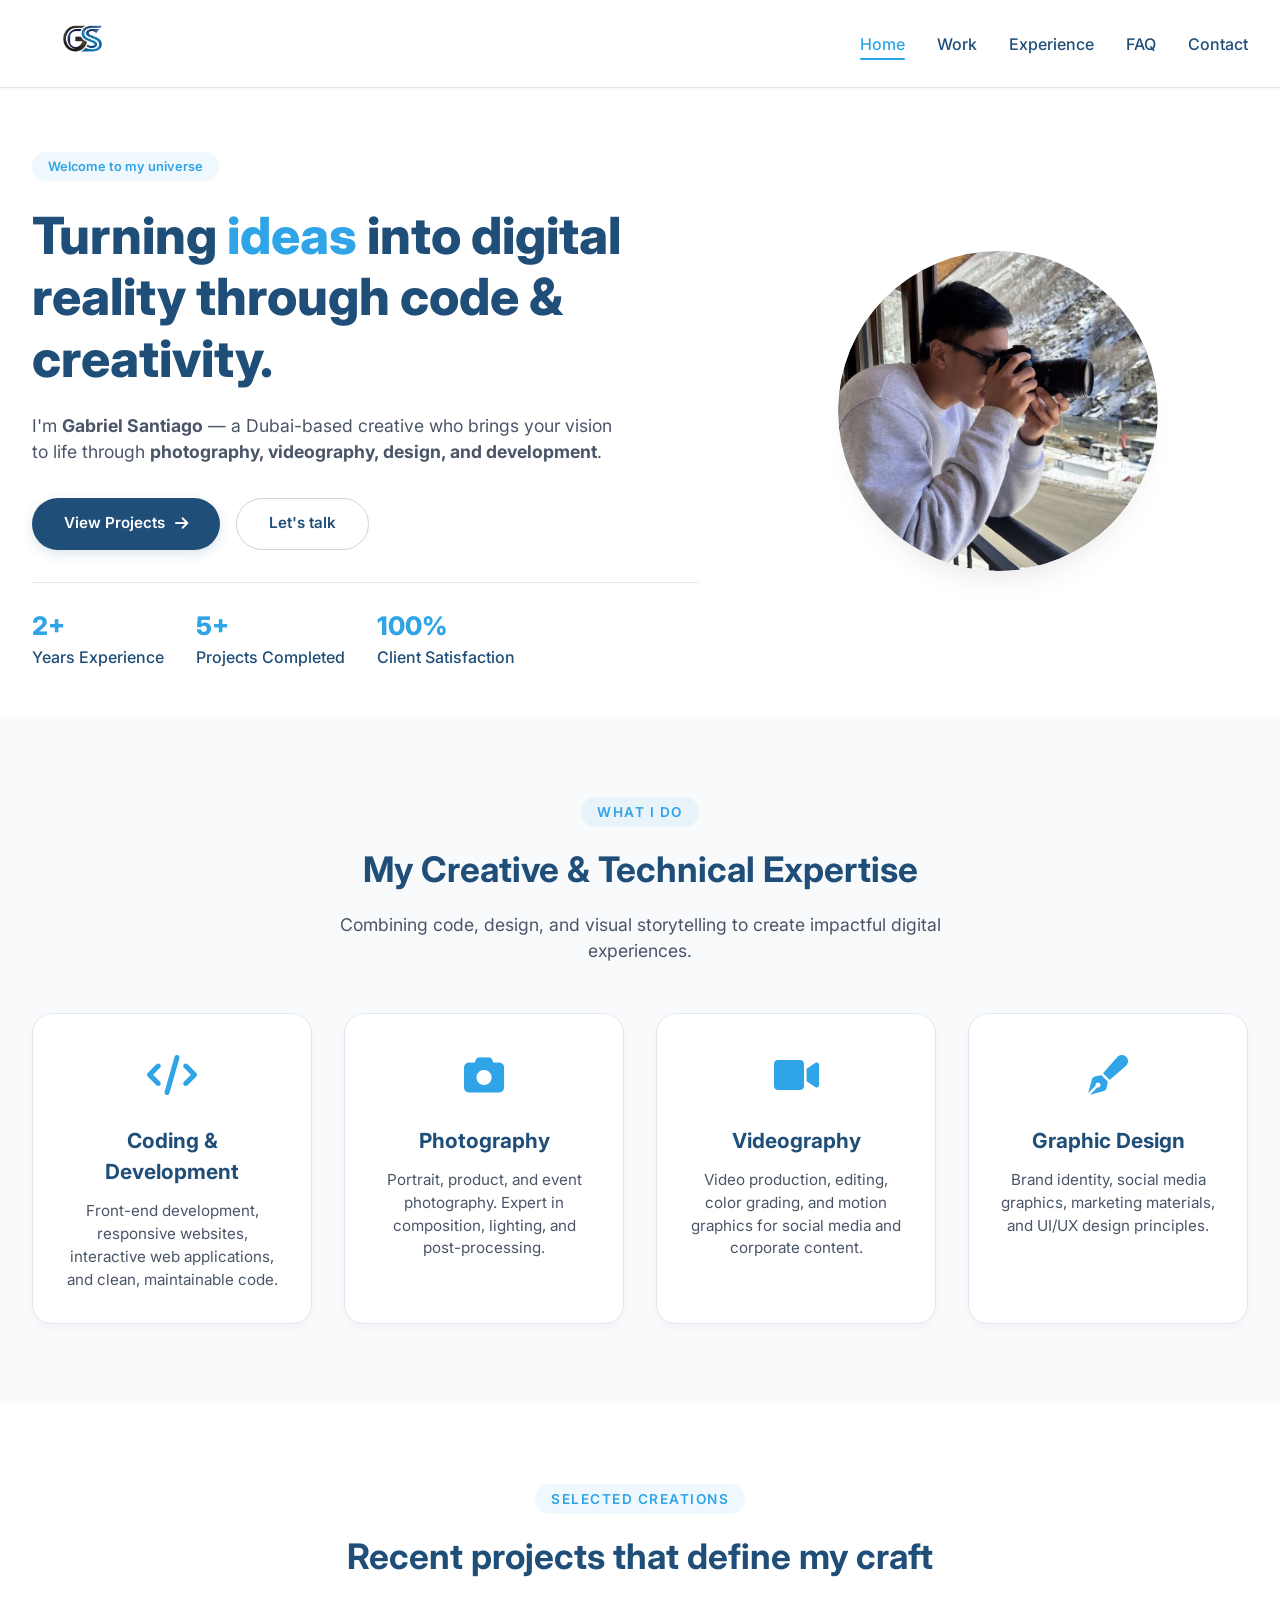
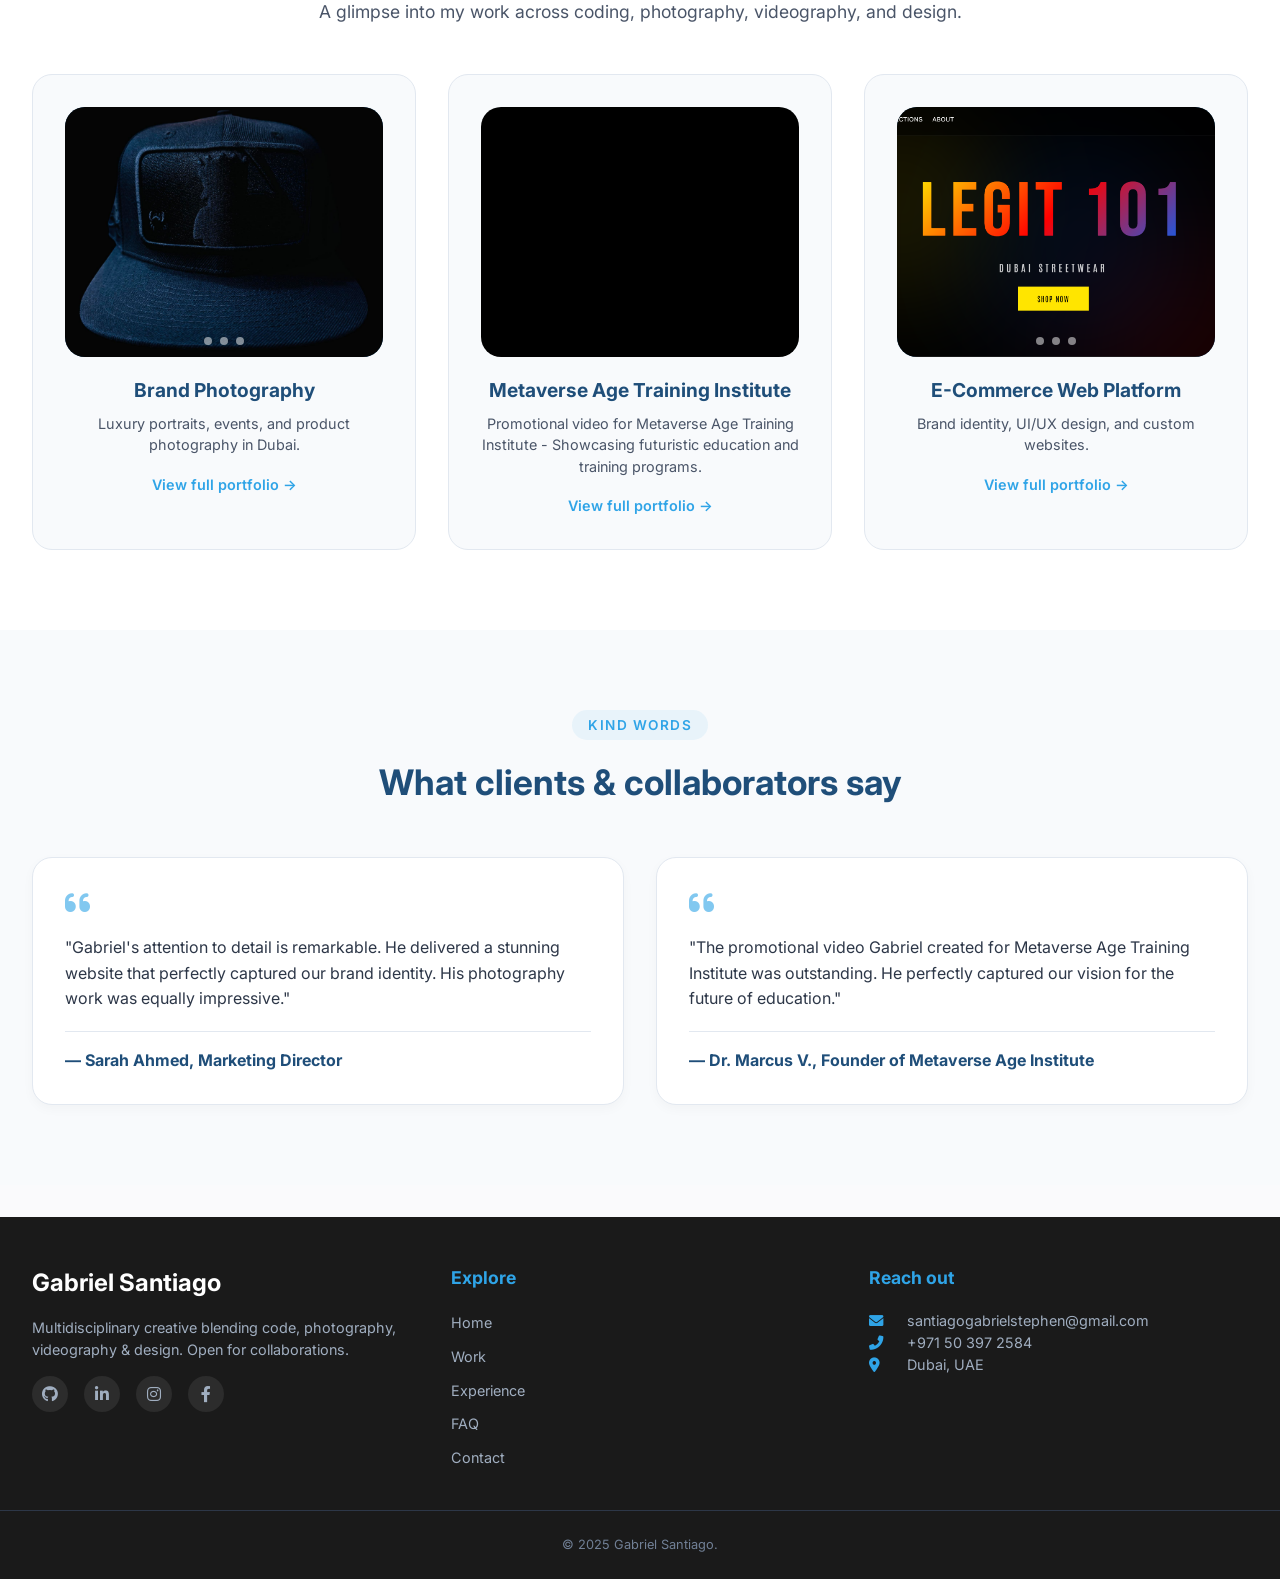
==== commit 8fbfd901: "Update index.html" ====
--- a/index.html
+++ b/index.html
@@ -248,7 +248,7 @@
                 </div>
             </div>
             <div class="footer-bottom">
-                <p>© 2025 Gabriel Santiago — Designed & built with <i class="fas fa-heart"></i> in Dubai, UAE.</p>
+                <p>© 2025 Gabriel Santiago.</p>
             </div>
         </footer>
 
--- a/style.css
+++ b/style.css
@@ -1964,4 +1964,4 @@
     .slide img {
         height: 180px;
     }
-}+}
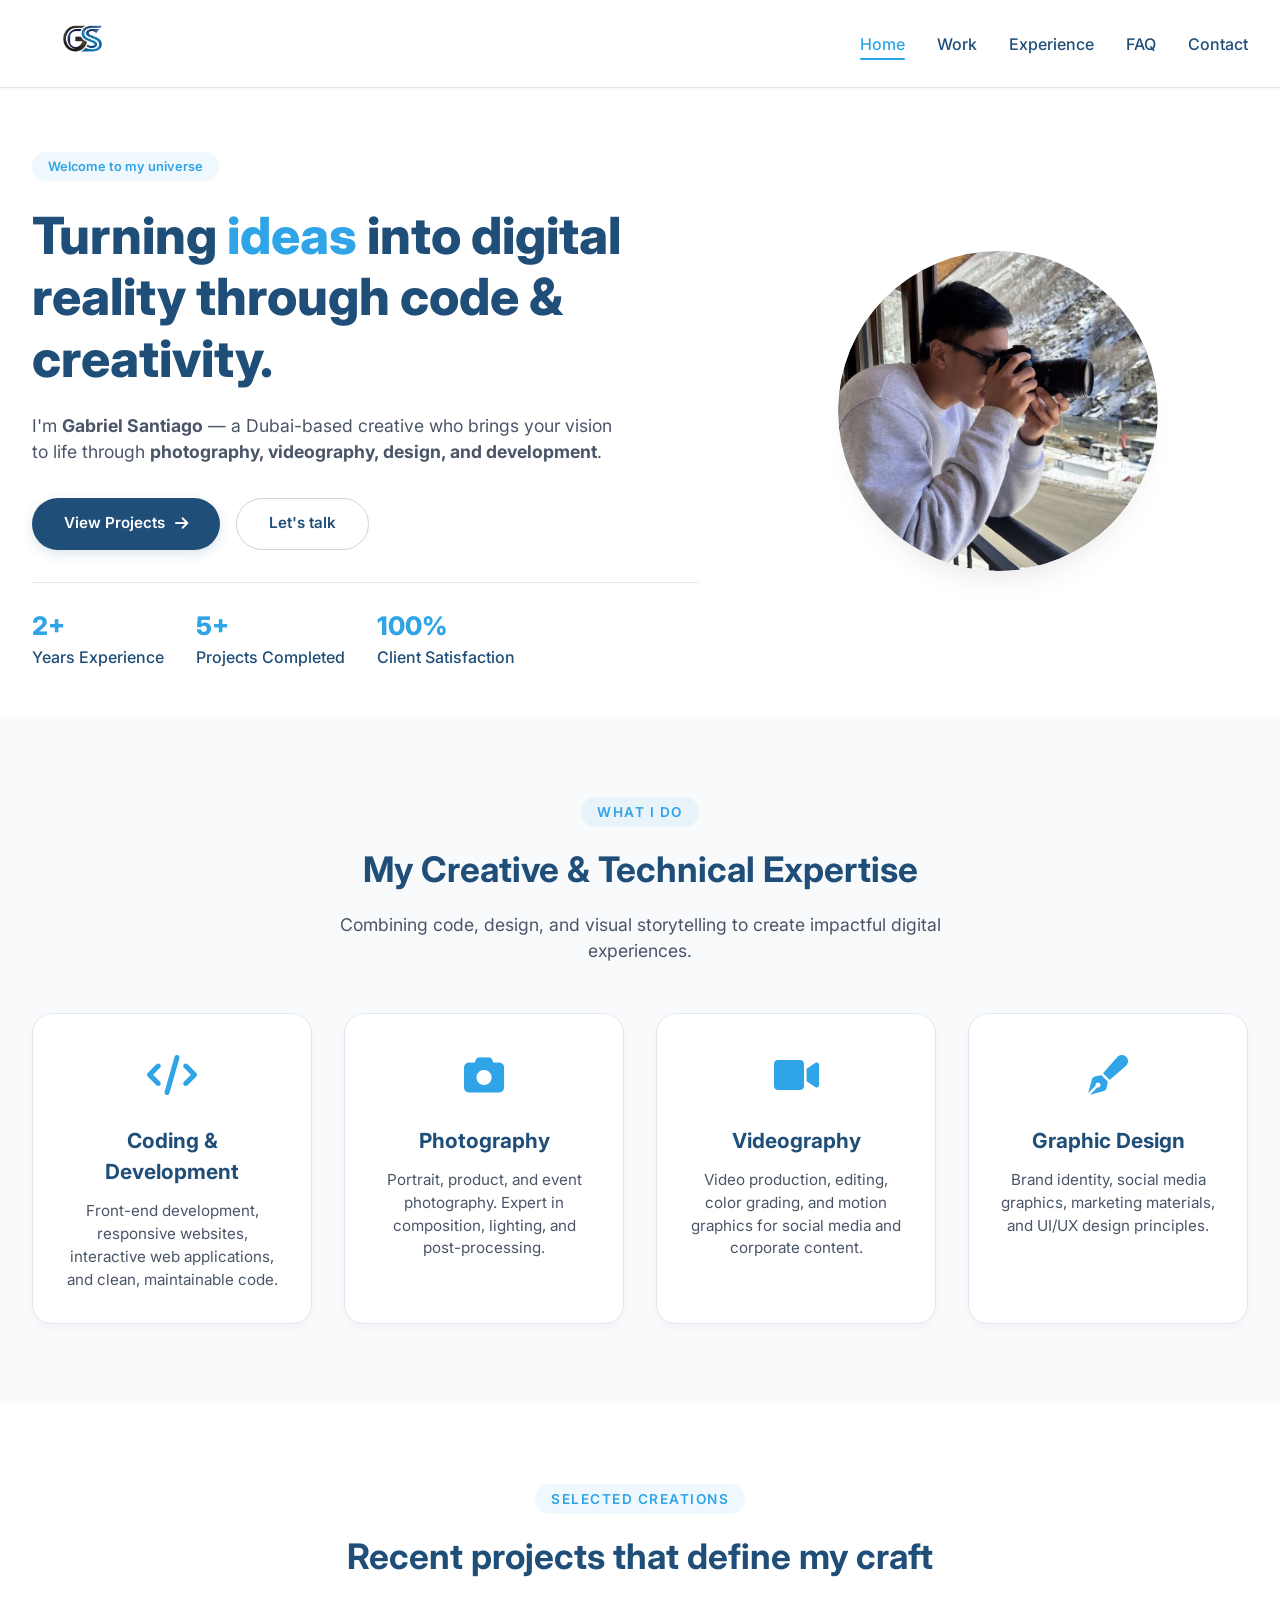
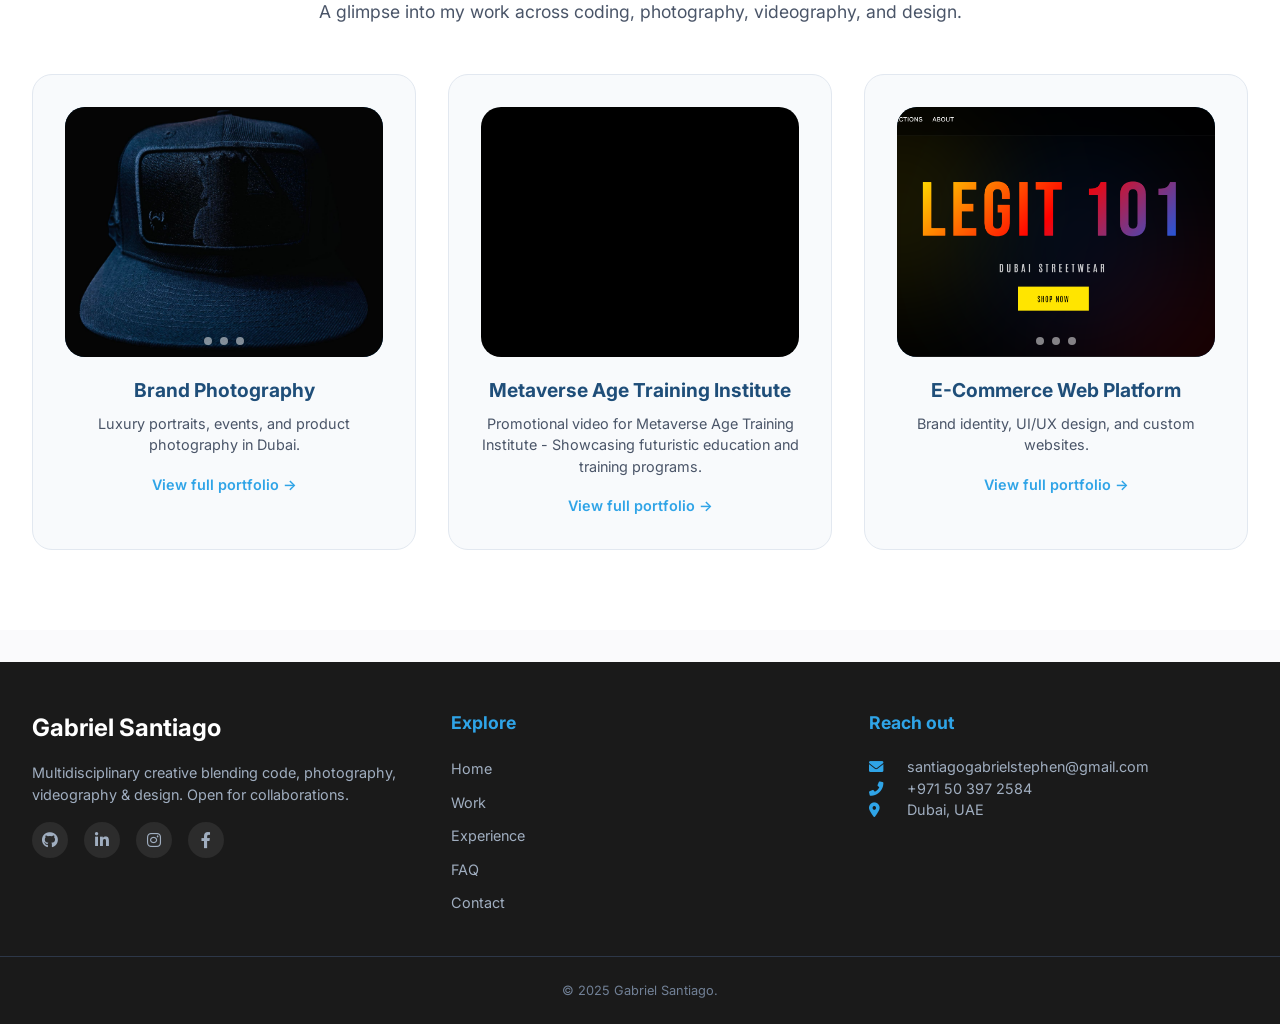
==== commit 15a74158: "Update index.html" ====
--- a/index.html
+++ b/index.html
@@ -4,7 +4,7 @@
     <meta charset="UTF-8">
     <meta name="viewport" content="width=device-width, initial-scale=1.0, user-scalable=yes">
     <title>Gabriel Santiago | Creative Portfolio - Home</title>
-    <link rel="icon" type="image/x-icon" href="favicon.ico">
+   <link rel="icon" type="image/png" href="favicon.png">
     <link rel="stylesheet" href="style.css">
     <link href="https://fonts.googleapis.com/css2?family=Inter:opsz,wght@14..32,300;400;600;700;800&display=swap" rel="stylesheet">
     <link rel="stylesheet" href="https://cdnjs.cloudflare.com/ajax/libs/font-awesome/6.0.0-beta3/css/all.min.css">
@@ -195,27 +195,6 @@
                     </div>
                 </div>
             </section>
-
-            <section class="testimonials">
-                <div class="container">
-                    <div class="section-header">
-                        <span class="section-tag">Kind Words</span>
-                        <h2>What clients & collaborators say</h2>
-                    </div>
-                    <div class="testimonial-grid">
-                        <div class="testimonial-card">
-                            <i class="fas fa-quote-left quote-icon"></i>
-                            <p>"Gabriel's attention to detail is remarkable. He delivered a stunning website that perfectly captured our brand identity. His photography work was equally impressive."</p>
-                            <div class="testimonial-author">— Sarah Ahmed, Marketing Director</div>
-                        </div>
-                        <div class="testimonial-card">
-                            <i class="fas fa-quote-left quote-icon"></i>
-                            <p>"The promotional video Gabriel created for Metaverse Age Training Institute was outstanding. He perfectly captured our vision for the future of education."</p>
-                            <div class="testimonial-author">— Dr. Marcus V., Founder of Metaverse Age Institute</div>
-                        </div>
-                    </div>
-                </div>
-            </section>
         </main>
 
         <footer class="site-footer">
--- a/style.css
+++ b/style.css
@@ -803,58 +803,8 @@
     display: none !important;
 }
 
-
 /* ===================================================================
-   11. HOMEPAGE - TESTIMONIALS SECTION
-   =================================================================== */
-.testimonials {
-    padding: 5rem 0;
-    background: #f8fafc;
-}
-
-.testimonial-grid {
-    display: grid;
-    grid-template-columns: repeat(auto-fit, minmax(320px, 1fr));
-    gap: 2rem;
-}
-
-.testimonial-card {
-    background: #ffffff;
-    border-radius: 20px;
-    padding: 2rem;
-    box-shadow: 0 4px 12px rgba(0, 0, 0, 0.03);
-    border: 1px solid #e2e8f0;
-    transition: 0.2s;
-}
-
-.testimonial-card:hover {
-    border-color: #2FA4E7;
-}
-
-.quote-icon {
-    font-size: 1.8rem;
-    color: #2FA4E7;
-    margin-bottom: 1rem;
-    opacity: 0.6;
-}
-
-.testimonial-card p {
-    font-size: 1rem;
-    line-height: 1.6;
-    margin-bottom: 1.2rem;
-    color: #2d3748;
-}
-
-.testimonial-author {
-    font-weight: 700;
-    color: #1F4E79;
-    border-top: 1px solid #e2e8f0;
-    padding-top: 1rem;
-    margin-top: 0.5rem;
-}
-
-/* ===================================================================
-   12. PAGE HEADER (Internal Pages)
+   11. PAGE HEADER (Internal Pages)
    =================================================================== */
 .page-header {
     background: #f8fafc;
@@ -876,7 +826,7 @@
 }
 
 /* ===================================================================
-   13. WORK PAGE - PROJECTS GRID
+   12. WORK PAGE - PROJECTS GRID
    =================================================================== */
 .projects-section {
     padding: 3rem 0;
@@ -1021,7 +971,7 @@
 }
 
 /* ===================================================================
-   14. WORK PAGE - IMAGE SLIDERS
+   13. WORK PAGE - IMAGE SLIDERS
    =================================================================== */
 .work-image-slider {
     position: relative;
@@ -1122,8 +1072,9 @@
     border-radius: 3px;
     background: white;
 }
+
 /* ===================================================================
-   15. EXPERIENCE PAGE - TIMELINE & SKILLS
+   14. EXPERIENCE PAGE - TIMELINE & SKILLS
    =================================================================== */
 .experience-section {
     padding: 3rem 0;
@@ -1227,7 +1178,7 @@
 }
 
 /* ===================================================================
-   16. FAQ PAGE
+   15. FAQ PAGE
    =================================================================== */
 .faq-section {
     padding: 3rem 0;
@@ -1402,7 +1353,7 @@
 }
 
 /* ===================================================================
-   17. CONTACT PAGE
+   16. CONTACT PAGE
    =================================================================== */
 .contact-section {
     padding: 3rem 0;
@@ -1657,11 +1608,10 @@
 }
 
 /* ===================================================================
-   18. SCROLL REVEAL ANIMATIONS
+   17. SCROLL REVEAL ANIMATIONS
    =================================================================== */
 .skill-card,
 .work-card,
-.testimonial-card,
 .timeline-item,
 .preview-item,
 .faq-card {
@@ -1672,7 +1622,6 @@
 
 .skill-card.revealed,
 .work-card.revealed,
-.testimonial-card.revealed,
 .timeline-item.revealed,
 .preview-item.revealed,
 .faq-card.revealed {
@@ -1707,7 +1656,7 @@
 }
 
 /* ===================================================================
-   18.5. PAGE TRANSITIONS
+   18. PAGE TRANSITIONS
    =================================================================== */
 
 /* Page Transition Overlay */
